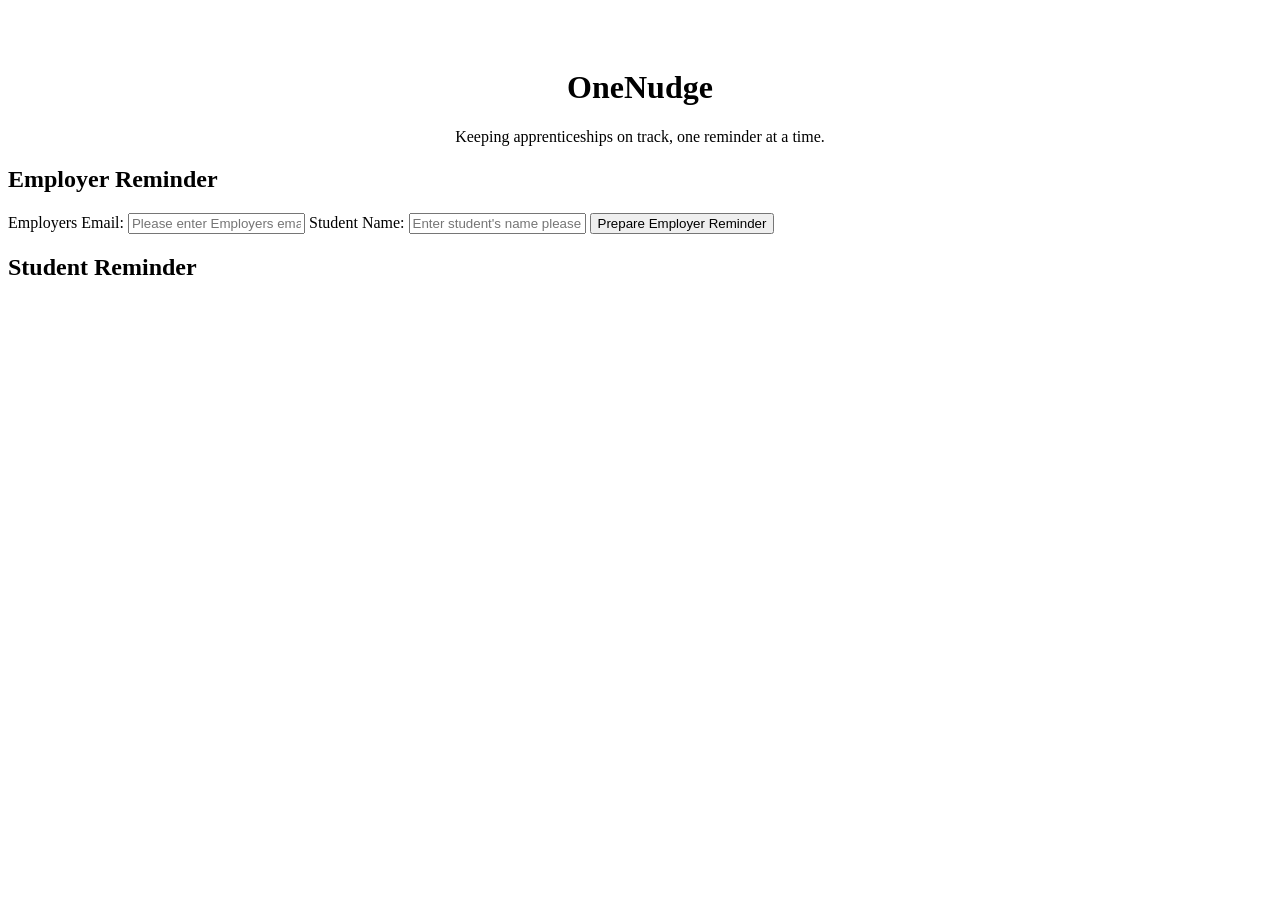
==== index.html @ 961bc506 "add a few buttons, and its really pushing my buttons XD" ====
<!DOCTYPE html>
<html lang="en">
<head>
    <link rel="stylesheet" href="style.css">
    <script src="script.js"></script>
    <meta charset="UTF-8">
    <meta name="viewport" content="width=device-width, initial-scale=1.0">
    <title>OneNudge</title>
</head>
<body>
    <header>
        <h1>OneNudge</h1>
        <p>Keeping apprenticeships on track, one reminder at a time.</p>
    </header>
    <h2>Employer Reminder</h2>
    <label for="EmployerEmail">Employers Email:</label>
    <input type="text" id="EmployerEmail" placeholder="Please enter Employers email.">
    <label for="studentName">Student Name:</label>
    <input type="text" id="studentName" placeholder="Enter student's name please.">
    <button type="button" onclick="button_employer()">Prepare Employer Reminder</button>
    <h2>Student Reminder</h2>
</body>
</html>
---- style.css ----
header{
    text-align: center;
    padding-top: 40px;
}
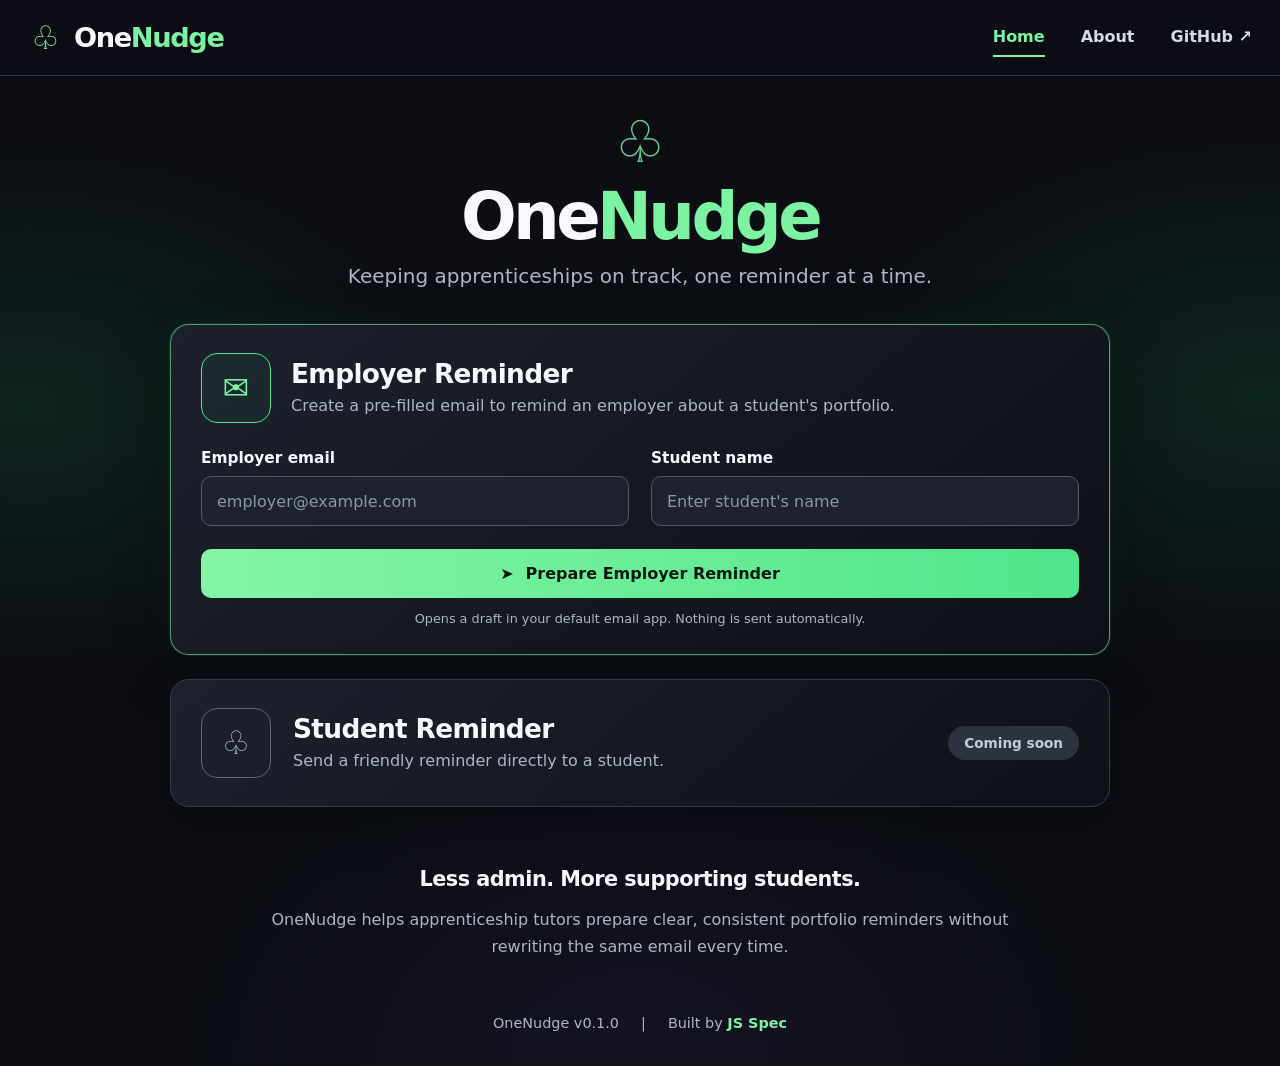
==== commit 50ad82b0: "we got very carried away and installed a turbo on the CSS XD" ====
--- a/index.html
+++ b/index.html
@@ -1,23 +1,56 @@
 <!DOCTYPE html>
 <html lang="en">
 <head>
-    <link rel="stylesheet" href="style.css">
-    <script src="script.js"></script>
-    <meta charset="UTF-8">
-    <meta name="viewport" content="width=device-width, initial-scale=1.0">
-    <title>OneNudge</title>
+  <meta charset="UTF-8">
+  <meta name="viewport" content="width=device-width, initial-scale=1.0">
+  <meta name="description" content="OneNudge helps apprenticeship tutors prepare portfolio reminder emails in seconds.">
+  <title>OneNudge | Apprenticeship reminders</title>
+  <link rel="stylesheet" href="style.css">
+  <script src="script.js" defer></script>
 </head>
 <body>
-    <header>
-        <h1>OneNudge</h1>
-        <p>Keeping apprenticeships on track, one reminder at a time.</p>
-    </header>
-    <h2>Employer Reminder</h2>
-    <label for="EmployerEmail">Employers Email:</label>
-    <input type="text" id="EmployerEmail" placeholder="Please enter Employers email.">
-    <label for="studentName">Student Name:</label>
-    <input type="text" id="studentName" placeholder="Enter student's name please.">
-    <button type="button" onclick="button_employer()">Prepare Employer Reminder</button>
-    <h2>Student Reminder</h2>
+  <header class="site-header">
+    <a class="brand" href="#home" aria-label="OneNudge home"><span class="brand-icon" aria-hidden="true">♧</span><span>One<span class="accent">Nudge</span></span></a>
+    <nav aria-label="Main navigation">
+      <a class="nav-link active" href="#home">Home</a>
+      <a class="nav-link" href="#about">About</a>
+      <a class="nav-link" href="https://github.com/Jessplayz2021/OneNudge" target="_blank" rel="noopener noreferrer">GitHub ↗</a>
+    </nav>
+  </header>
+
+  <main id="home">
+    <section class="hero" aria-labelledby="hero-title">
+      <div class="hero-icon" aria-hidden="true">♧</div>
+      <h1 id="hero-title">One<span class="accent">Nudge</span></h1>
+      <p>Keeping apprenticeships on track, one reminder at a time.</p>
+    </section>
+
+    <div class="dashboard">
+      <section class="reminder-card employer-card" aria-labelledby="employer-heading">
+        <div class="card-heading">
+          <div class="card-icon" aria-hidden="true">✉</div>
+          <div><h2 id="employer-heading">Employer Reminder</h2><p>Create a pre-filled email to remind an employer about a student's portfolio.</p></div>
+        </div>
+        <form id="employerForm">
+          <div class="fields">
+            <div class="field"><label for="EmployerEmail">Employer email</label><input type="email" id="EmployerEmail" name="employerEmail" placeholder="employer@example.com" autocomplete="email" required></div>
+            <div class="field"><label for="studentName">Student name</label><input type="text" id="studentName" name="studentName" placeholder="Enter student's name" maxlength="120" required></div>
+          </div>
+          <button class="primary-button" type="submit"><span aria-hidden="true">➤</span> Prepare Employer Reminder</button>
+          <p class="form-note">Opens a draft in your default email app. Nothing is sent automatically.</p>
+        </form>
+      </section>
+
+      <section class="reminder-card coming-soon" aria-labelledby="student-heading">
+        <div class="card-icon muted-icon" aria-hidden="true">♧</div>
+        <div class="coming-text"><h2 id="student-heading">Student Reminder</h2><p>Send a friendly reminder directly to a student.</p></div>
+        <span class="soon-badge">Coming soon</span>
+      </section>
+    </div>
+
+    <section class="about" id="about"><h2>Less admin. More supporting students.</h2><p>OneNudge helps apprenticeship tutors prepare clear, consistent portfolio reminders without rewriting the same email every time.</p></section>
+  </main>
+
+  <footer><span>OneNudge v0.1.0</span><span class="footer-divider">|</span><span>Built by <a href="https://jsspec.uk" target="_blank" rel="noopener noreferrer">JS Spec</a></span></footer>
 </body>
-</html>+</html>
--- a/style.css
+++ b/style.css
@@ -1,4 +1,77 @@
-header{
-    text-align: center;
-    padding-top: 40px;
-}+:root {
+  color-scheme: dark;
+  --bg: #0c0e14;
+  --surface: #151922;
+  --surface-2: #1d222d;
+  --text: #f7f9fc;
+  --muted: #aeb6c6;
+  --line: #343c4b;
+  --green: #7bf3a2;
+  --green-2: #4ce68d;
+  --radius: 19px;
+}
+* { box-sizing: border-box; }
+html { scroll-behavior: smooth; }
+body {
+  margin: 0; min-height: 100vh; color: var(--text);
+  font-family: Inter, ui-sans-serif, system-ui, -apple-system, "Segoe UI", sans-serif;
+  background:
+    radial-gradient(ellipse 40% 30% at 2% 38%, rgba(30, 177, 98, .14), transparent 80%),
+    radial-gradient(ellipse 42% 30% at 99% 37%, rgba(30, 177, 98, .14), transparent 80%),
+    radial-gradient(ellipse 45% 40% at 50% 100%, rgba(65, 41, 102, .16), transparent 80%),
+    var(--bg);
+}
+a { color: inherit; text-decoration: none; }
+.site-header { display: flex; justify-content: space-between; align-items: center; gap: 20px; min-height: 76px; padding: 15px max(28px, calc((100vw - 1440px) / 2)); border-bottom: 1px solid #303441; background: rgba(12, 14, 20, .85); }
+.brand { display: flex; align-items: center; gap: 12px; font-size: 1.7rem; font-weight: 800; letter-spacing: -.05em; }
+.brand-icon { display: grid; place-items: center; color: var(--green); font-size: 2rem; width: 34px; }
+.accent { color: var(--green); }
+nav { display: flex; align-items: center; gap: clamp(14px, 3vw, 36px); }
+.nav-link { color: #d5dae4; font-weight: 600; padding: 9px 0; border-bottom: 2px solid transparent; transition: color .2s, border-color .2s; }
+.nav-link:hover, .nav-link:focus-visible, .nav-link.active { color: var(--green); border-color: var(--green); }
+main { padding: 32px 22px 10px; }
+.hero { text-align: center; margin: 0 auto 36px; }
+.hero-icon { color: var(--green); font-size: 3.6rem; line-height: 1.2; opacity: .85; }
+h1 { font-size: clamp(2.8rem, 6vw, 4.1rem); letter-spacing: -.055em; margin: 3px 0 4px; line-height: 1.1; }
+.hero p { color: var(--muted); font-size: clamp(1rem, 2vw, 1.25rem); margin: 12px 0 0; }
+.dashboard { max-width: 940px; margin: 0 auto; display: grid; gap: 24px; }
+.reminder-card { background: linear-gradient(140deg, rgba(29, 34, 45, .97), rgba(14, 17, 24, .97)); border: 1px solid var(--line); border-radius: var(--radius); padding: 28px 30px; box-shadow: 0 16px 50px rgba(0,0,0,.23); }
+.employer-card { border-color: rgba(123, 243, 162, .6); box-shadow: 0 0 0 1px rgba(123, 243, 162, .09), 0 18px 60px rgba(0,0,0,.26), 0 0 36px rgba(48, 197, 109, .06); }
+.card-heading { display: flex; align-items: center; gap: 20px; margin-bottom: 26px; }
+.card-icon { flex: 0 0 70px; height: 70px; border: 1px solid var(--green-2); color: var(--green); border-radius: 16px; display: grid; place-items: center; font-size: 2rem; background: rgba(62, 228, 131, .045); }
+h2 { margin: 0 0 5px; font-size: clamp(1.35rem, 3vw, 1.65rem); letter-spacing: -.025em; }
+.card-heading p, .coming-text p { margin: 0; color: var(--muted); line-height: 1.5; }
+.fields { display: grid; grid-template-columns: repeat(2, minmax(0, 1fr)); gap: 22px; }
+.field { display: flex; flex-direction: column; gap: 9px; }
+label { font-weight: 650; font-size: .96rem; }
+input { width: 100%; min-height: 50px; padding: 13px 15px; border-radius: 10px; background: var(--surface-2); border: 1px solid #515968; color: var(--text); font: inherit; outline: none; transition: border-color .2s, box-shadow .2s; }
+input::placeholder { color: #8d96a7; }
+input:focus { border-color: var(--green); box-shadow: 0 0 0 3px rgba(123, 243, 162, .14); }
+.primary-button { display: flex; justify-content: center; align-items: center; gap: 12px; width: 100%; margin-top: 23px; padding: 15px 20px; border: 0; border-radius: 10px; background: linear-gradient(90deg, #85f5a5, #4fe58a); color: #07180f; font: inherit; font-weight: 800; cursor: pointer; transition: transform .2s, filter .2s, box-shadow .2s; }
+.primary-button:hover { transform: translateY(-2px); filter: brightness(1.05); box-shadow: 0 8px 28px rgba(77, 231, 139, .18); }
+.primary-button:active { transform: translateY(0); }
+.primary-button:focus-visible { outline: 3px solid white; outline-offset: 3px; }
+.form-note { color: var(--muted); text-align: center; font-size: .8rem; margin: 13px 0 0; }
+.coming-soon { display: flex; align-items: center; gap: 22px; }
+.muted-icon { border-color: #5d6576; color: #a3acbd; background: transparent; }
+.coming-text { flex: 1; }
+.soon-badge { flex-shrink: 0; border-radius: 30px; background: #2d3240; color: #c5cad5; padding: 9px 16px; font-size: .85rem; font-weight: 650; }
+.about { max-width: 740px; margin: 60px auto 25px; text-align: center; }
+.about h2 { font-size: 1.3rem; }
+.about p { color: var(--muted); line-height: 1.65; }
+footer { display: flex; justify-content: center; align-items: center; gap: 22px; padding: 20px 16px 35px; color: var(--muted); font-size: .9rem; }
+footer a { color: var(--green); font-weight: 700; }
+@media (max-width: 650px) {
+  .site-header { flex-wrap: wrap; justify-content: center; padding: 15px 20px; }
+  .brand { font-size: 1.5rem; }
+  nav { width: 100%; justify-content: center; }
+  main { padding: 25px 15px; }
+  .hero { margin-bottom: 28px; }
+  .reminder-card { padding: 22px 18px; }
+  .card-heading { gap: 14px; }
+  .card-icon { flex-basis: 54px; height: 54px; font-size: 1.5rem; }
+  .fields { grid-template-columns: 1fr; gap: 18px; }
+  .coming-soon { flex-wrap: wrap; gap: 14px; }
+  .soon-badge { margin-left: auto; }
+}
+@media (prefers-reduced-motion: reduce) { *, *::before, *::after { scroll-behavior: auto !important; transition: none !important; } }
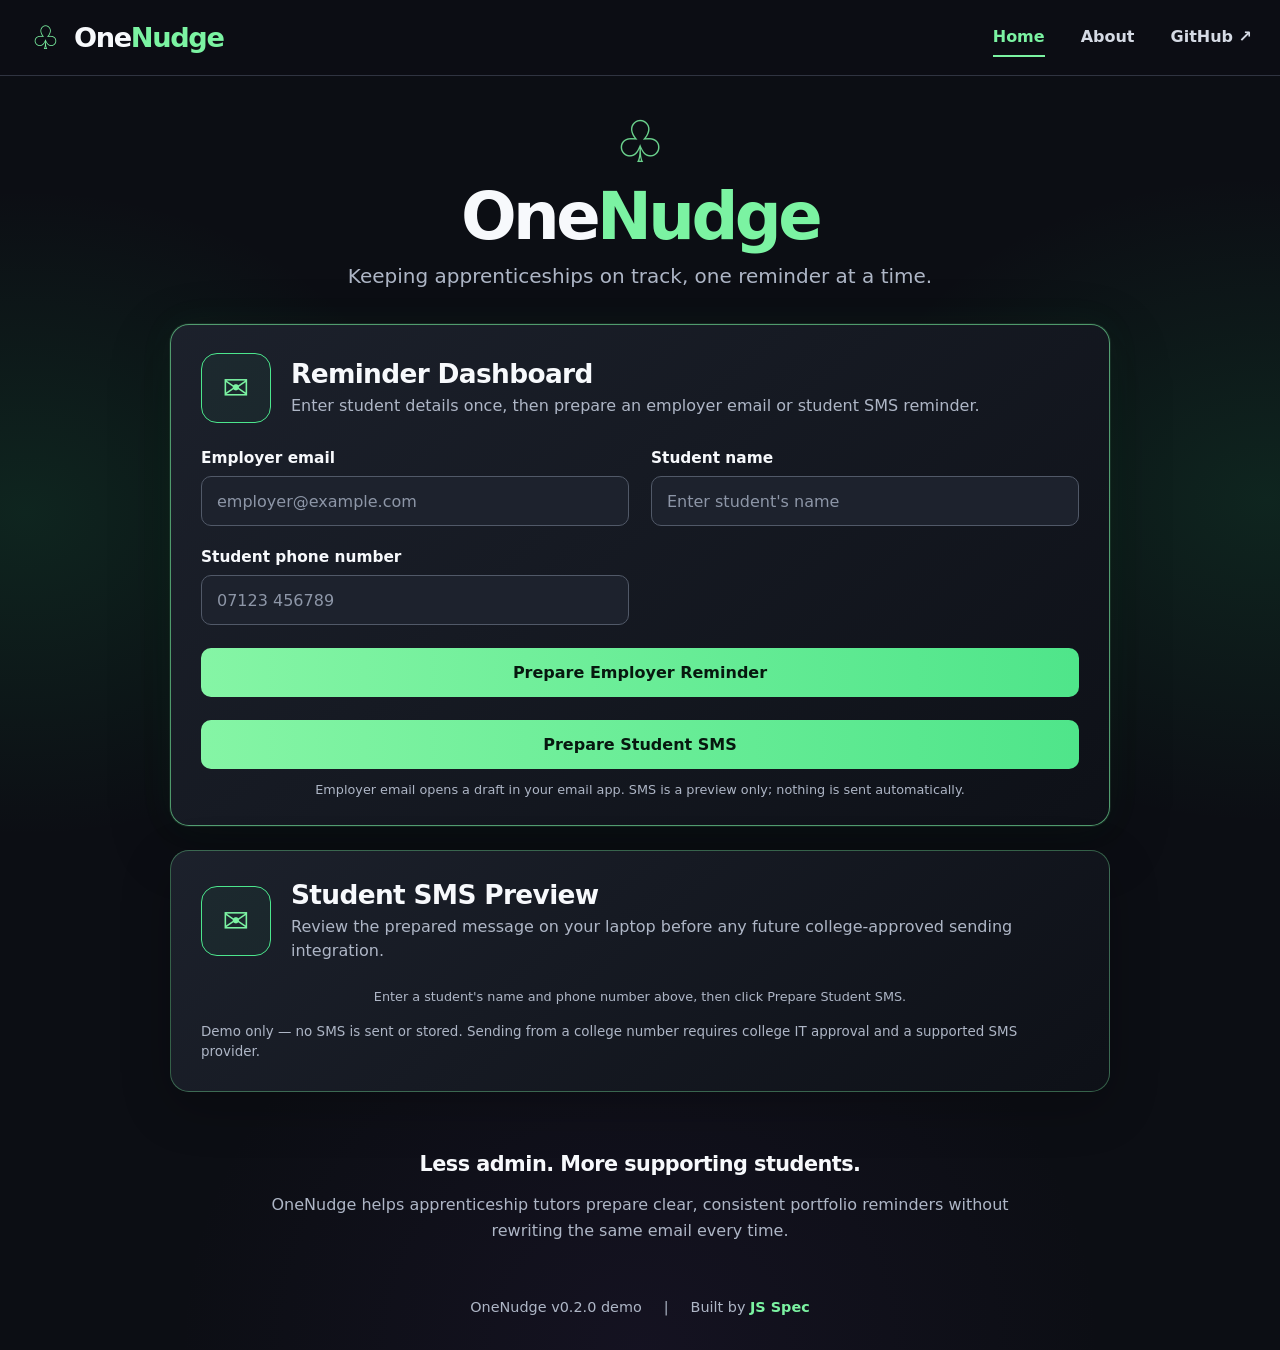
==== commit f27361a6: "feat: update OneNudge reminders" ====
--- a/index.html
+++ b/index.html
@@ -3,7 +3,7 @@
 <head>
   <meta charset="UTF-8">
   <meta name="viewport" content="width=device-width, initial-scale=1.0">
-  <meta name="description" content="OneNudge helps apprenticeship tutors prepare portfolio reminder emails in seconds.">
+  <meta name="description" content="OneNudge helps apprenticeship tutors prepare employer emails and student SMS reminders in seconds.">
   <title>OneNudge | Apprenticeship reminders</title>
   <link rel="stylesheet" href="style.css">
   <script src="script.js" defer></script>
@@ -29,28 +29,40 @@
       <section class="reminder-card employer-card" aria-labelledby="employer-heading">
         <div class="card-heading">
           <div class="card-icon" aria-hidden="true">✉</div>
-          <div><h2 id="employer-heading">Employer Reminder</h2><p>Create a pre-filled email to remind an employer about a student's portfolio.</p></div>
+          <div><h2 id="employer-heading">Reminder Dashboard</h2><p>Enter student details once, then prepare an employer email or student SMS reminder.</p></div>
         </div>
-        <form id="employerForm">
+        <form id="reminderForm">
           <div class="fields">
-            <div class="field"><label for="EmployerEmail">Employer email</label><input type="email" id="EmployerEmail" name="employerEmail" placeholder="employer@example.com" autocomplete="email" required></div>
+            <div class="field"><label for="EmployerEmail">Employer email</label><input type="email" id="EmployerEmail" name="employerEmail" placeholder="employer@example.com" autocomplete="email"></div>
             <div class="field"><label for="studentName">Student name</label><input type="text" id="studentName" name="studentName" placeholder="Enter student's name" maxlength="120" required></div>
+            <div class="field"><label for="studentPhone">Student phone number</label><input type="tel" id="studentPhone" name="studentPhone" placeholder="07123 456789" autocomplete="tel"></div>
           </div>
-          <button class="primary-button" type="submit"><span aria-hidden="true">➤</span> Prepare Employer Reminder</button>
-          <p class="form-note">Opens a draft in your default email app. Nothing is sent automatically.</p>
+          <button class="primary-button" type="button" id="employerButton"> Prepare Employer Reminder</button>
+          <button class="primary-button" type="button" id="studentButton">Prepare Student SMS</button>
+          <p class="form-note">Employer email opens a draft in your email app. SMS is a preview only; nothing is sent automatically.</p>
         </form>
       </section>
-
-      <section class="reminder-card coming-soon" aria-labelledby="student-heading">
-        <div class="card-icon muted-icon" aria-hidden="true">♧</div>
-        <div class="coming-text"><h2 id="student-heading">Student Reminder</h2><p>Send a friendly reminder directly to a student.</p></div>
-        <span class="soon-badge">Coming soon</span>
+      
+      <section class="reminder-card student-card" aria-labelledby="student-heading">
+        <div class="card-heading">
+          <div class="card-icon" aria-hidden="true">✉</div>
+          <div><h2 id="student-heading">Student SMS Preview</h2><p>Review the prepared message on your laptop before any future college-approved sending integration.</p></div>
+        </div>
+        <div id="smsPreview" class="sms-preview" hidden>
+          <p class="sms-detail"><strong>To:</strong> <span id="smsRecipient"></span></p>
+          <p class="sms-detail"><strong>From:</strong> College number (integration pending)</p>
+          <pre id="smsMessage" class="sms-message"></pre>
+          <button type="button" id="copySmsButton" class="secondary-button">Copy SMS text</button>
+          <p id="copyStatus" class="form-note" role="status" aria-live="polite"></p>
+        </div>
+        <p id="smsPlaceholder" class="form-note">Enter a student's name and phone number above, then click Prepare Student SMS.</p>
+        <p class="sms-disclaimer">Demo only — no SMS is sent or stored. Sending from a college number requires college IT approval and a supported SMS provider.</p>
       </section>
     </div>
 
     <section class="about" id="about"><h2>Less admin. More supporting students.</h2><p>OneNudge helps apprenticeship tutors prepare clear, consistent portfolio reminders without rewriting the same email every time.</p></section>
   </main>
 
-  <footer><span>OneNudge v0.1.0</span><span class="footer-divider">|</span><span>Built by <a href="https://jsspec.uk" target="_blank" rel="noopener noreferrer">JS Spec</a></span></footer>
+  <footer><span>OneNudge v0.2.0 demo</span><span class="footer-divider">|</span><span>Built by <a href="https://jsspec.uk" target="_blank" rel="noopener noreferrer">JS Spec</a></span></footer>
 </body>
 </html>
--- a/style.css
+++ b/style.css
@@ -75,3 +75,14 @@
   .soon-badge { margin-left: auto; }
 }
 @media (prefers-reduced-motion: reduce) { *, *::before, *::after { scroll-behavior: auto !important; transition: none !important; } }
+
+/* SMS preview and demo status */
+.student-card { border-color: rgba(123, 243, 162, .35); }
+.sms-preview[hidden], #smsPlaceholder[hidden] { display: none; }
+.sms-detail { color: var(--muted); margin: 0 0 9px; }
+.sms-detail strong { color: var(--text); }
+.sms-message { margin: 18px 0 0; padding: 18px; border: 1px solid var(--line); border-radius: 12px; background: var(--surface-2); color: var(--text); font: inherit; line-height: 1.6; white-space: pre-wrap; overflow-wrap: anywhere; }
+.sms-disclaimer { color: var(--muted); font-size: .84rem; line-height: 1.5; margin: 18px 0 0; }
+.secondary-button { display: block; margin-top: 14px; padding: 12px 18px; border: 1px solid var(--green); border-radius: 10px; background: transparent; color: var(--green); font: inherit; font-weight: 700; cursor: pointer; }
+.secondary-button:hover { background: rgba(123, 243, 162, .12); }
+.secondary-button:focus-visible { outline: 3px solid white; outline-offset: 3px; }
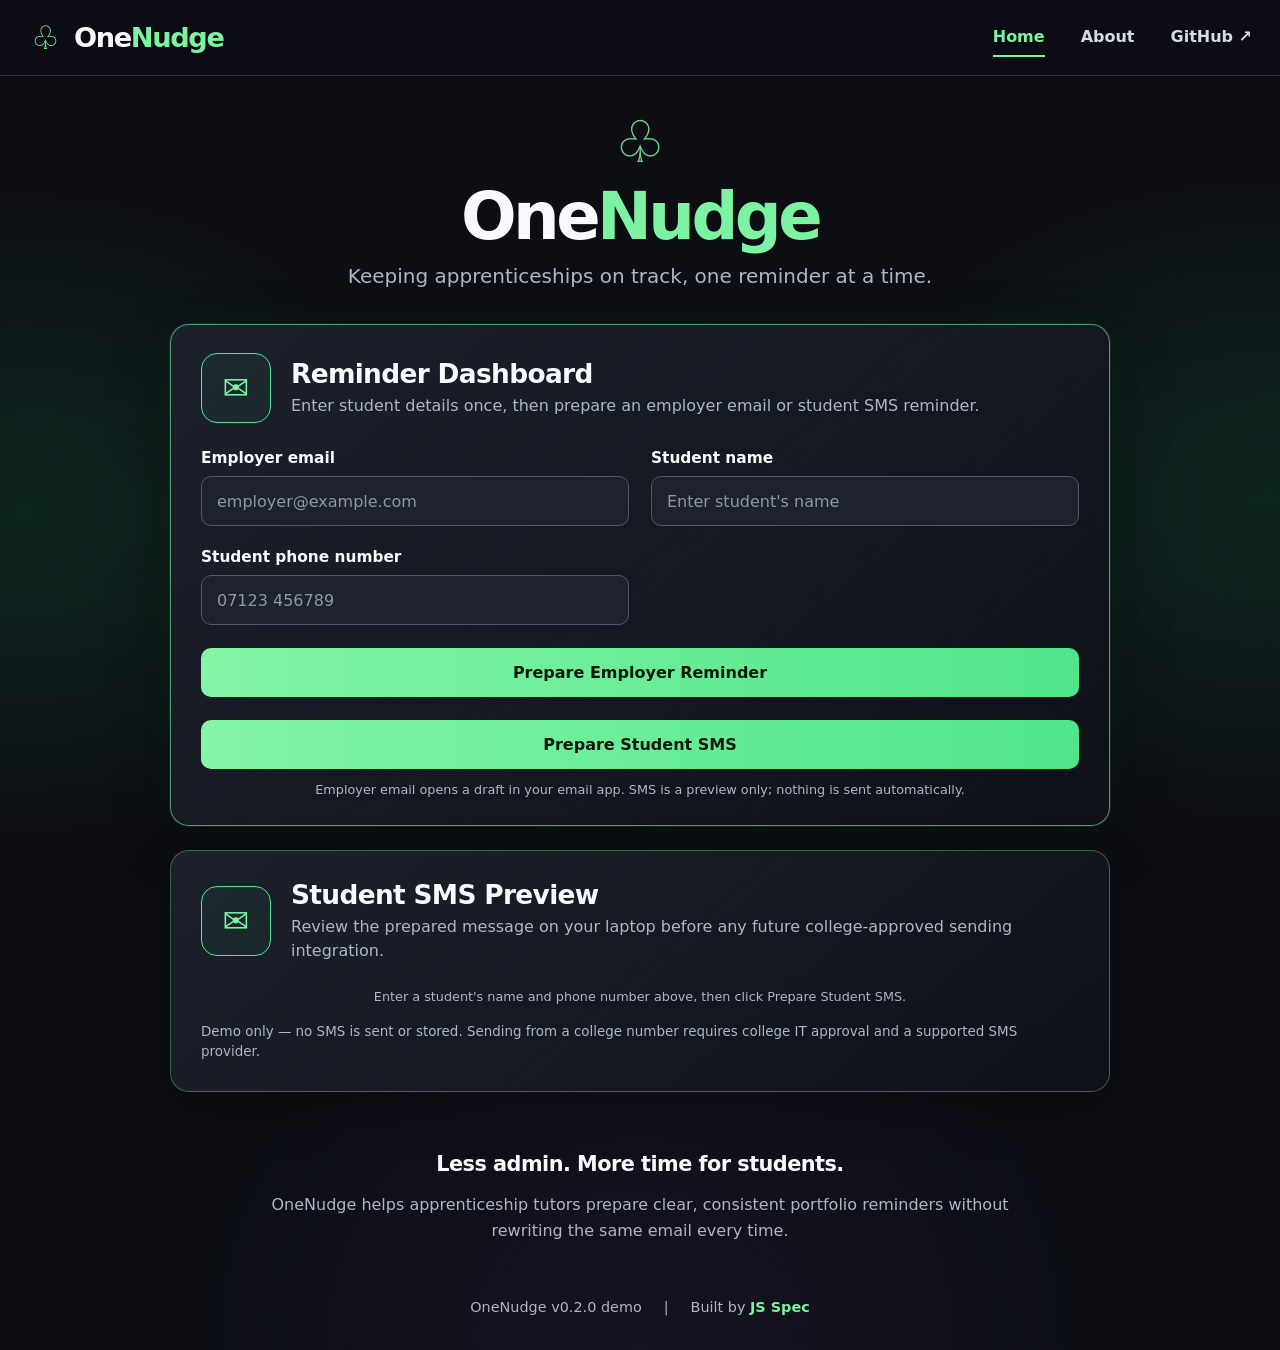
==== commit e65f5b21: "Nothing to see here" ====
--- a/index.html
+++ b/index.html
@@ -60,7 +60,7 @@
       </section>
     </div>
 
-    <section class="about" id="about"><h2>Less admin. More supporting students.</h2><p>OneNudge helps apprenticeship tutors prepare clear, consistent portfolio reminders without rewriting the same email every time.</p></section>
+    <section class="about" id="about"><h2>Less admin. More time for students.</h2><p>OneNudge helps apprenticeship tutors prepare clear, consistent portfolio reminders without rewriting the same email every time.</p></section>
   </main>
 
   <footer><span>OneNudge v0.2.0 demo</span><span class="footer-divider">|</span><span>Built by <a href="https://jsspec.uk" target="_blank" rel="noopener noreferrer">JS Spec</a></span></footer>
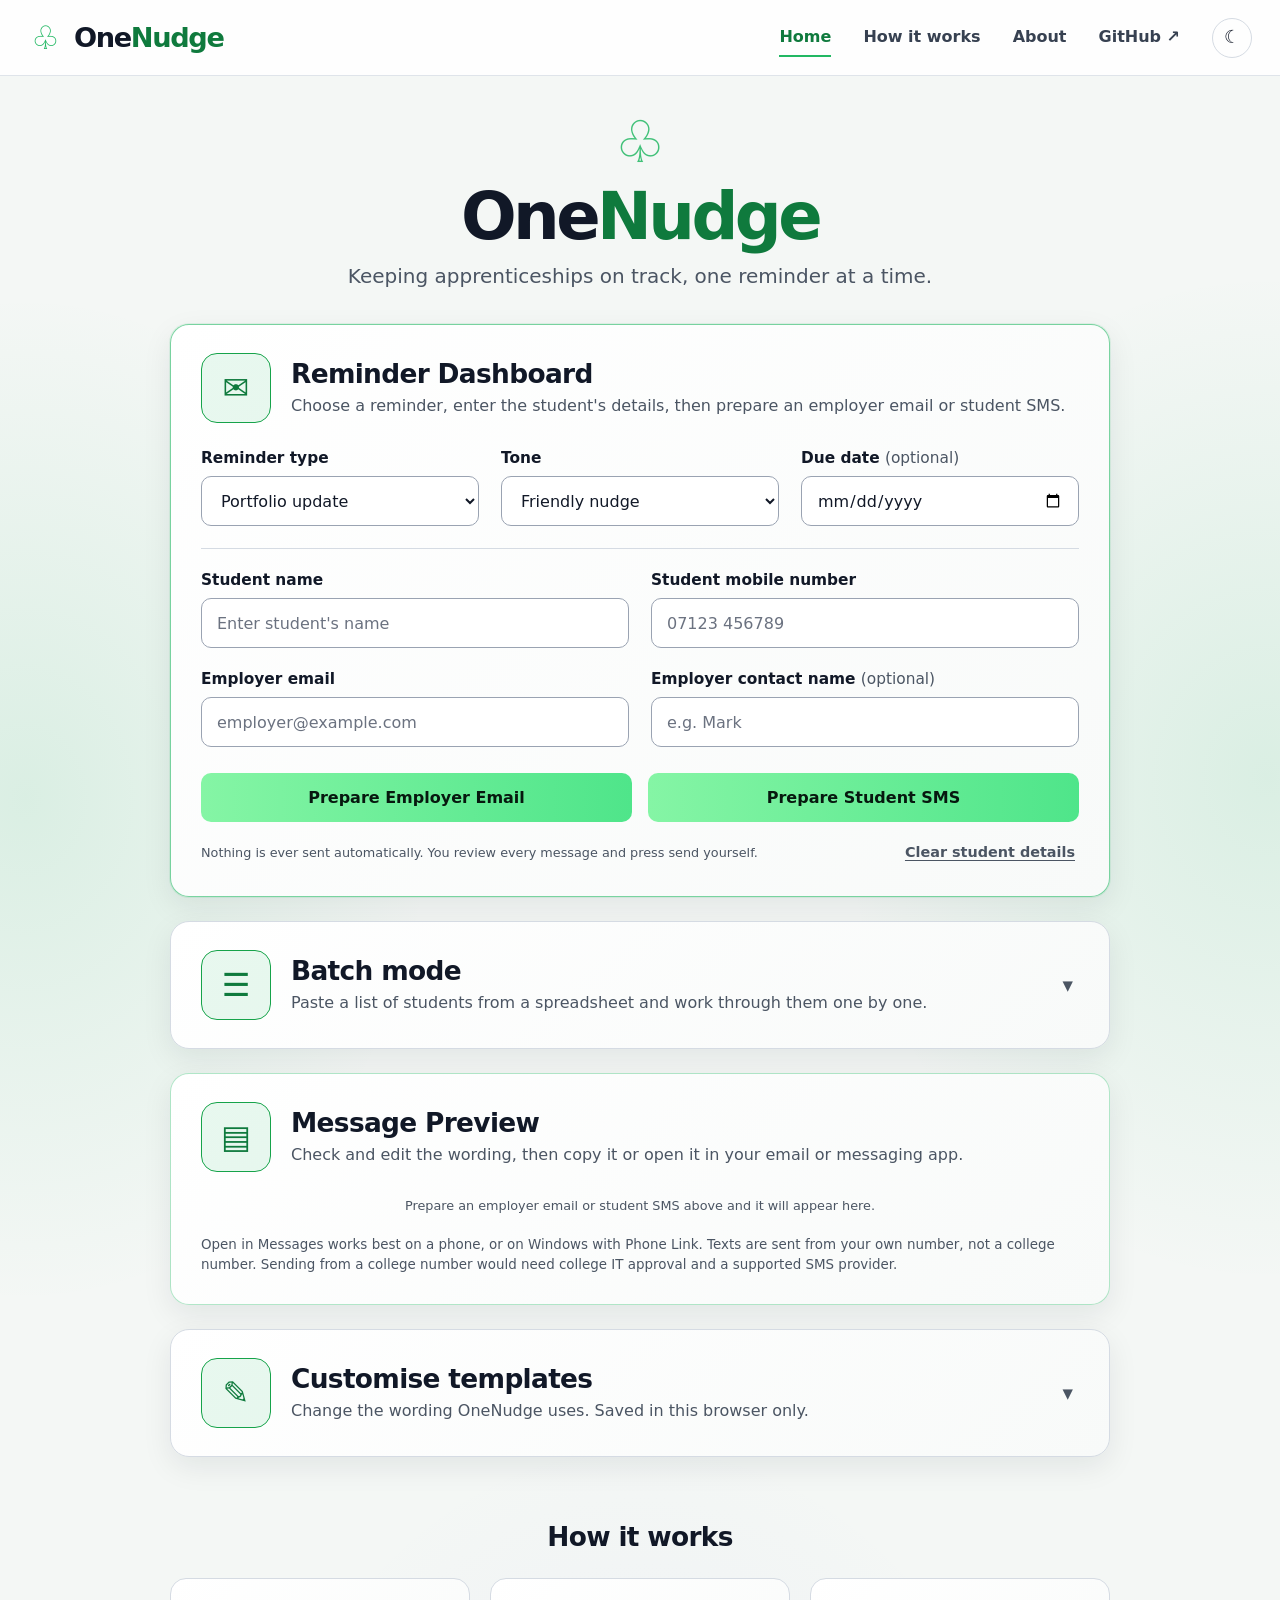
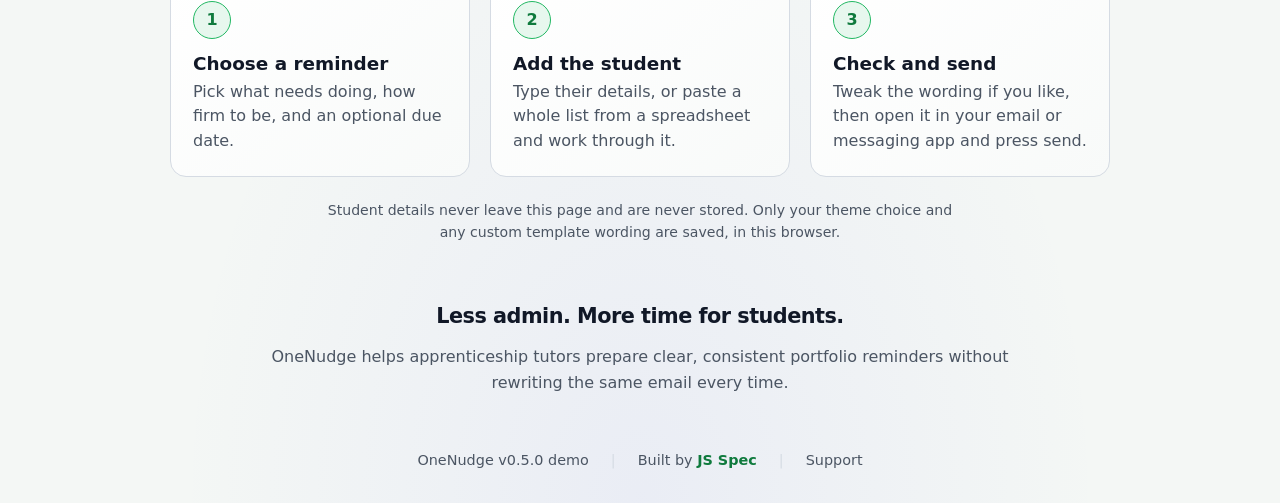
==== commit e27a6879: "feat: OneNudge v0.5 - templates, batch mode, previews, PWA and support page Messages - Reminder type" ====
--- a/index.html
+++ b/index.html
@@ -3,18 +3,48 @@
 <head>
   <meta charset="UTF-8">
   <meta name="viewport" content="width=device-width, initial-scale=1.0">
+  <title>OneNudge | Apprenticeship reminders</title>
   <meta name="description" content="OneNudge helps apprenticeship tutors prepare employer emails and student SMS reminders in seconds.">
-  <title>OneNudge | Apprenticeship reminders</title>
+  <meta name="theme-color" content="#0c0e14">
+
+  <link rel="icon" href="favicon.svg" type="image/svg+xml">
+  <link rel="icon" href="favicon-32.png" sizes="32x32" type="image/png">
+  <link rel="apple-touch-icon" href="apple-touch-icon.png">
+  <link rel="manifest" href="manifest.webmanifest">
+
+  <meta property="og:type" content="website">
+  <meta property="og:site_name" content="OneNudge">
+  <meta property="og:title" content="OneNudge — Apprenticeship reminders">
+  <meta property="og:description" content="Prepare employer emails and student SMS reminders in seconds. Nothing is stored or sent automatically.">
+  <meta property="og:url" content="https://onenudge.jsspec.uk/">
+  <meta property="og:image" content="https://onenudge.jsspec.uk/og-image.png">
+  <meta property="og:image:width" content="1200">
+  <meta property="og:image:height" content="630">
+  <meta property="og:image:alt" content="OneNudge: keeping apprenticeships on track, one reminder at a time.">
+  <meta name="twitter:card" content="summary_large_image">
+
+  <script>
+    // Apply a saved theme before the page paints, to avoid a flash of the wrong colours.
+    try {
+      const theme = localStorage.getItem("onenudge.theme");
+      if (theme === "light" || theme === "dark") document.documentElement.dataset.theme = theme;
+    } catch {}
+  </script>
   <link rel="stylesheet" href="style.css">
+  <script src="common.js" defer></script>
   <script src="script.js" defer></script>
 </head>
 <body>
+  <a class="skip-link" href="#dashboard">Skip to the reminder form</a>
+
   <header class="site-header">
     <a class="brand" href="#home" aria-label="OneNudge home"><span class="brand-icon" aria-hidden="true">♧</span><span>One<span class="accent">Nudge</span></span></a>
     <nav aria-label="Main navigation">
-      <a class="nav-link active" href="#home">Home</a>
+      <a class="nav-link active" href="#home" aria-current="location">Home</a>
+      <a class="nav-link" href="#how-it-works">How it works</a>
       <a class="nav-link" href="#about">About</a>
       <a class="nav-link" href="https://github.com/Jessplayz2021/OneNudge" target="_blank" rel="noopener noreferrer">GitHub ↗</a>
+      <button type="button" class="theme-toggle" id="themeToggle" aria-label="Switch to light mode" title="Switch to light mode"><span id="themeIcon" aria-hidden="true">☀&#xFE0E;</span></button>
     </nav>
   </header>
 
@@ -26,43 +56,225 @@
     </section>
 
     <div class="dashboard">
-      <section class="reminder-card employer-card" aria-labelledby="employer-heading">
+      <!-- Main form -->
+      <section class="reminder-card main-card" id="dashboard" aria-labelledby="dashboard-heading">
         <div class="card-heading">
           <div class="card-icon" aria-hidden="true">✉</div>
-          <div><h2 id="employer-heading">Reminder Dashboard</h2><p>Enter student details once, then prepare an employer email or student SMS reminder.</p></div>
-        </div>
-        <form id="reminderForm">
+          <div><h2 id="dashboard-heading">Reminder Dashboard</h2><p>Choose a reminder, enter the student's details, then prepare an employer email or student SMS.</p></div>
+        </div>
+
+        <form id="reminderForm" novalidate>
+          <fieldset class="options">
+            <legend class="visually-hidden">Reminder options</legend>
+            <div class="field">
+              <label for="reminderType">Reminder type</label>
+              <select id="reminderType" name="reminderType">
+                <option value="portfolio">Portfolio update</option>
+                <option value="evidence">Missing evidence</option>
+                <option value="otj">Off-the-job hours</option>
+                <option value="review">Progress review</option>
+                <option value="assessment">Assessment booking</option>
+              </select>
+            </div>
+            <div class="field">
+              <label for="tone">Tone</label>
+              <select id="tone" name="tone">
+                <option value="friendly">Friendly nudge</option>
+                <option value="firm">Firm follow-up</option>
+                <option value="final">Final reminder</option>
+              </select>
+            </div>
+            <div class="field">
+              <label for="dueDate">Due date <span class="optional">(optional)</span></label>
+              <input type="date" id="dueDate" name="dueDate">
+            </div>
+          </fieldset>
+
           <div class="fields">
-            <div class="field"><label for="EmployerEmail">Employer email</label><input type="email" id="EmployerEmail" name="employerEmail" placeholder="employer@example.com" autocomplete="email"></div>
-            <div class="field"><label for="studentName">Student name</label><input type="text" id="studentName" name="studentName" placeholder="Enter student's name" maxlength="120" required></div>
-            <div class="field"><label for="studentPhone">Student phone number</label><input type="tel" id="studentPhone" name="studentPhone" placeholder="07123 456789" autocomplete="tel"></div>
-          </div>
-          <button class="primary-button" type="button" id="employerButton"> Prepare Employer Reminder</button>
-          <button class="primary-button" type="button" id="studentButton">Prepare Student SMS</button>
-          <p class="form-note">Employer email opens a draft in your email app. SMS is a preview only; nothing is sent automatically.</p>
+            <div class="field">
+              <label for="studentName">Student name</label>
+              <input type="text" id="studentName" name="studentName" placeholder="Enter student's name" maxlength="120" autocomplete="off" aria-describedby="studentNameError">
+              <p class="field-error" id="studentNameError" hidden></p>
+            </div>
+            <div class="field">
+              <label for="studentPhone">Student mobile number</label>
+              <input type="tel" id="studentPhone" name="studentPhone" placeholder="07123 456789" autocomplete="off" aria-describedby="studentPhoneError">
+              <p class="field-error" id="studentPhoneError" hidden></p>
+            </div>
+            <div class="field">
+              <label for="employerEmail">Employer email</label>
+              <input type="email" id="employerEmail" name="employerEmail" placeholder="employer@example.com" autocomplete="off" aria-describedby="employerEmailError">
+              <p class="field-error" id="employerEmailError" hidden></p>
+            </div>
+            <div class="field">
+              <label for="employerContact">Employer contact name <span class="optional">(optional)</span></label>
+              <input type="text" id="employerContact" name="employerContact" placeholder="e.g. Mark" maxlength="80" autocomplete="off" aria-describedby="employerContactError">
+              <p class="field-error" id="employerContactError" hidden></p>
+            </div>
+          </div>
+
+          <div class="button-row">
+            <button class="primary-button" type="button" id="employerButton">Prepare Employer Email</button>
+            <button class="primary-button" type="button" id="studentButton">Prepare Student SMS</button>
+          </div>
+          <div class="form-footer">
+            <p class="form-note">Nothing is ever sent automatically. You review every message and press send yourself.</p>
+            <button type="button" class="text-button" id="clearButton">Clear student details</button>
+          </div>
         </form>
       </section>
-      
-      <section class="reminder-card student-card" aria-labelledby="student-heading">
+
+      <!-- Batch mode -->
+      <section class="reminder-card" id="batch" aria-labelledby="batch-heading">
+        <details class="collapsible" id="batchDetails">
+          <summary>
+            <span class="card-heading">
+              <span class="card-icon" aria-hidden="true">☰</span>
+              <span><span class="card-title" id="batch-heading" role="heading" aria-level="2">Batch mode</span><span class="card-text">Paste a list of students from a spreadsheet and work through them one by one.</span></span>
+            </span>
+          </summary>
+          <div class="collapsible-body">
+            <div class="field">
+              <label for="batchInput">Student list</label>
+              <textarea id="batchInput" rows="6" spellcheck="false" aria-describedby="batchHint batchInputError" placeholder="Student name, Mobile, Employer email, Employer contact&#10;Alex Smith, 07123 456789, manager@example.com, Mark"></textarea>
+              <p class="hint" id="batchHint">One student per row: name, mobile number, employer email and (optionally) employer contact. Copying straight from Excel works, and a header row is fine. The list is never stored and disappears when you close the page.</p>
+              <p class="field-error" id="batchInputError" hidden></p>
+            </div>
+            <div class="action-row">
+              <button type="button" class="secondary-button" id="loadBatchButton">Load list</button>
+              <button type="button" class="text-button" id="clearBatchButton" hidden>Clear list</button>
+            </div>
+            <div id="batchQueue" class="batch-queue" hidden>
+              <p id="batchSummary" class="hint"></p>
+              <div class="batch-nav">
+                <button type="button" class="secondary-button" id="batchPrev">← Previous</button>
+                <p id="batchPosition" class="batch-position" role="status" aria-live="polite"></p>
+                <button type="button" class="secondary-button" id="batchNext">Next →</button>
+              </div>
+              <ol id="batchList" class="batch-list" aria-label="Students in this batch"></ol>
+            </div>
+          </div>
+        </details>
+      </section>
+
+      <!-- Preview -->
+      <section class="reminder-card preview-card" id="preview" aria-labelledby="preview-heading">
         <div class="card-heading">
-          <div class="card-icon" aria-hidden="true">✉</div>
-          <div><h2 id="student-heading">Student SMS Preview</h2><p>Review the prepared message on your laptop before any future college-approved sending integration.</p></div>
-        </div>
-        <div id="smsPreview" class="sms-preview" hidden>
-          <p class="sms-detail"><strong>To:</strong> <span id="smsRecipient"></span></p>
-          <p class="sms-detail"><strong>From:</strong> College number (integration pending)</p>
-          <pre id="smsMessage" class="sms-message"></pre>
-          <button type="button" id="copySmsButton" class="secondary-button">Copy SMS text</button>
-          <p id="copyStatus" class="form-note" role="status" aria-live="polite"></p>
-        </div>
-        <p id="smsPlaceholder" class="form-note">Enter a student's name and phone number above, then click Prepare Student SMS.</p>
-        <p class="sms-disclaimer">Demo only — no SMS is sent or stored. Sending from a college number requires college IT approval and a supported SMS provider.</p>
+          <div class="card-icon" aria-hidden="true">▤</div>
+          <div><h2 id="preview-heading">Message Preview</h2><p>Check and edit the wording, then copy it or open it in your email or messaging app.</p></div>
+        </div>
+
+        <p id="previewPlaceholder" class="form-note">Prepare an employer email or student SMS above and it will appear here.</p>
+
+        <div id="emailPreview" class="preview-block" hidden>
+          <h3 tabindex="-1">Employer email</h3>
+          <p class="preview-detail"><strong>To:</strong> <span id="emailRecipient"></span></p>
+          <div class="field">
+            <label for="emailSubject">Subject</label>
+            <input type="text" id="emailSubject">
+          </div>
+          <div class="field">
+            <label for="emailBody">Message</label>
+            <textarea id="emailBody" rows="12"></textarea>
+          </div>
+          <div class="action-row">
+            <a id="openEmailLink" class="secondary-button" href="#">Open in email app</a>
+            <button type="button" id="copyEmailButton" class="secondary-button">Copy message</button>
+          </div>
+          <p id="emailStatus" class="form-note" role="status" aria-live="polite"></p>
+        </div>
+
+        <div id="smsPreview" class="preview-block" hidden>
+          <h3 tabindex="-1">Student SMS</h3>
+          <p class="preview-detail"><strong>To:</strong> <span id="smsRecipient"></span></p>
+          <div class="field">
+            <label for="smsMessage">Message</label>
+            <textarea id="smsMessage" rows="7" aria-describedby="smsLength"></textarea>
+          </div>
+          <p id="smsLength" class="sms-length"></p>
+          <div class="action-row">
+            <button type="button" id="copySmsButton" class="secondary-button">Copy SMS text</button>
+            <a id="openSmsLink" class="secondary-button" href="#">Open in Messages</a>
+          </div>
+          <p id="smsStatus" class="form-note" role="status" aria-live="polite"></p>
+        </div>
+
+        <p class="sms-disclaimer">Open in Messages works best on a phone, or on Windows with Phone Link. Texts are sent from your own number, not a college number. Sending from a college number would need college IT approval and a supported SMS provider.</p>
+      </section>
+
+      <!-- Custom templates -->
+      <section class="reminder-card" id="templates" aria-labelledby="templates-heading">
+        <details class="collapsible" id="templatesDetails">
+          <summary>
+            <span class="card-heading">
+              <span class="card-icon" aria-hidden="true">✎</span>
+              <span><span class="card-title" id="templates-heading" role="heading" aria-level="2">Customise templates</span><span class="card-text">Change the wording OneNudge uses. Saved in this browser only.</span></span>
+            </span>
+          </summary>
+          <div class="collapsible-body">
+            <div class="options options-2">
+              <div class="field">
+                <label for="templateChannel">Message</label>
+                <select id="templateChannel">
+                  <option value="email">Employer email</option>
+                  <option value="sms">Student SMS</option>
+                </select>
+              </div>
+              <div class="field">
+                <label for="templateTone">Tone</label>
+                <select id="templateTone">
+                  <option value="friendly">Friendly nudge</option>
+                  <option value="firm">Firm follow-up</option>
+                  <option value="final">Final reminder</option>
+                </select>
+              </div>
+            </div>
+            <div class="field" id="templateSubjectField">
+              <label for="templateSubject">Email subject</label>
+              <input type="text" id="templateSubject" aria-describedby="templateSubjectError">
+              <p class="field-error" id="templateSubjectError" hidden></p>
+            </div>
+            <div class="field">
+              <label for="templateBody">Message</label>
+              <textarea id="templateBody" rows="10" aria-describedby="templateBodyError"></textarea>
+              <p class="field-error" id="templateBodyError" hidden></p>
+            </div>
+            <div class="placeholders">
+              <p class="hint">Click a placeholder to insert it. OneNudge fills these in for each student:</p>
+              <ul class="placeholder-list">
+                <li><button type="button" class="chip" data-placeholder="{student}">{student}</button> student's full name</li>
+                <li><button type="button" class="chip" data-placeholder="{studentFirst}">{studentFirst}</button> student's first name</li>
+                <li><button type="button" class="chip" data-placeholder="{employer}">{employer}</button> employer contact, or "Employer"</li>
+                <li><button type="button" class="chip" data-placeholder="{action}">{action}</button> what needs doing (from the reminder type)</li>
+                <li><button type="button" class="chip" data-placeholder="{topic}">{topic}</button> short topic, e.g. "OneFile update"</li>
+                <li><button type="button" class="chip" data-placeholder="{due}">{due}</button> " by Friday 5 December", or nothing if no date</li>
+                <li><button type="button" class="chip" data-placeholder="{tutor}">{tutor}</button> your full name</li>
+                <li><button type="button" class="chip" data-placeholder="{tutorFirst}">{tutorFirst}</button> your first name</li>
+              </ul>
+            </div>
+            <div class="action-row">
+              <button type="button" class="secondary-button" id="saveTemplateButton">Save template</button>
+              <button type="button" class="text-button" id="resetTemplateButton">Reset to default</button>
+            </div>
+            <p id="templateStatus" class="form-note form-note-left" role="status" aria-live="polite"></p>
+          </div>
+        </details>
       </section>
     </div>
+
+    <section class="how" id="how-it-works" aria-labelledby="how-heading">
+      <h2 id="how-heading">How it works</h2>
+      <ol class="steps">
+        <li><h3>Choose a reminder</h3><p>Pick what needs doing, how firm to be, and an optional due date.</p></li>
+        <li><h3>Add the student</h3><p>Type their details, or paste a whole list from a spreadsheet and work through it.</p></li>
+        <li><h3>Check and send</h3><p>Tweak the wording if you like, then open it in your email or messaging app and press send.</p></li>
+      </ol>
+      <p class="privacy-note">Student details never leave this page and are never stored. Only your theme choice and any custom template wording are saved, in this browser.</p>
+    </section>
 
     <section class="about" id="about"><h2>Less admin. More time for students.</h2><p>OneNudge helps apprenticeship tutors prepare clear, consistent portfolio reminders without rewriting the same email every time.</p></section>
   </main>
 
-  <footer><span>OneNudge v0.2.0 demo</span><span class="footer-divider">|</span><span>Built by <a href="https://jsspec.uk" target="_blank" rel="noopener noreferrer">JS Spec</a></span></footer>
+  <footer><span>OneNudge v0.5.0 demo</span><span class="footer-divider" aria-hidden="true">|</span><span>Built by <a href="https://jsspec.uk" target="_blank" rel="noopener noreferrer">JS Spec</a></span><span class="footer-divider" aria-hidden="true">|</span><a class="footer-quiet" href="support.html">Support</a></footer>
 </body>
 </html>
--- a/style.css
+++ b/style.css
@@ -1,88 +1,261 @@
+/* ---------- Theme tokens ---------- */
 :root {
   color-scheme: dark;
   --bg: #0c0e14;
-  --surface: #151922;
   --surface-2: #1d222d;
   --text: #f7f9fc;
   --muted: #aeb6c6;
   --line: #343c4b;
-  --green: #7bf3a2;
-  --green-2: #4ce68d;
+  --input-border: #515968;
+  --placeholder: #8d96a7;
+  --accent: #7bf3a2;          /* icons, borders, decoration */
+  --accent-strong: #4ce68d;
+  --accent-text: #7bf3a2;     /* accent used as text: must stay readable */
+  --accent-soft: rgba(123, 243, 162, .12);
+  --error: #ff8f8f;
+  --error-soft: rgba(255, 143, 143, .14);
+  --header-bg: rgba(12, 14, 20, .85);
+  --header-line: #303441;
+  --nav-text: #d5dae4;
+  --card-bg: linear-gradient(140deg, rgba(29, 34, 45, .97), rgba(14, 17, 24, .97));
+  --card-shadow: 0 16px 50px rgba(0, 0, 0, .23);
+  --glow-green: rgba(30, 177, 98, .14);
+  --glow-purple: rgba(65, 41, 102, .16);
+  --focus-ring: #ffffff;
+  --button-text: #07180f;
   --radius: 19px;
 }
+
+/* Light theme: chosen with the toggle, or following the system when nothing is chosen. */
+:root[data-theme="light"] {
+  color-scheme: light;
+  --bg: #f4f7f5;
+  --surface-2: #ffffff;
+  --text: #111827;
+  --muted: #4b5563;
+  --line: #d5dbe3;
+  --input-border: #9aa3b2;
+  --placeholder: #6b7280;
+  --accent: #22b863;
+  --accent-strong: #16a34a;
+  --accent-text: #0f7a3d;
+  --accent-soft: rgba(34, 184, 99, .1);
+  --error: #b42318;
+  --error-soft: rgba(180, 35, 24, .12);
+  --header-bg: rgba(255, 255, 255, .88);
+  --header-line: #dfe4ea;
+  --nav-text: #374151;
+  --card-bg: linear-gradient(140deg, #ffffff, #f8faf9);
+  --card-shadow: 0 10px 30px rgba(15, 23, 42, .08);
+  --glow-green: rgba(30, 177, 98, .12);
+  --glow-purple: rgba(99, 102, 241, .07);
+  --focus-ring: #111827;
+}
+@media (prefers-color-scheme: light) {
+  :root:not([data-theme="dark"]) {
+    color-scheme: light;
+    --bg: #f4f7f5;
+    --surface-2: #ffffff;
+    --text: #111827;
+    --muted: #4b5563;
+    --line: #d5dbe3;
+    --input-border: #9aa3b2;
+    --placeholder: #6b7280;
+    --accent: #22b863;
+    --accent-strong: #16a34a;
+    --accent-text: #0f7a3d;
+    --accent-soft: rgba(34, 184, 99, .1);
+    --error: #b42318;
+    --error-soft: rgba(180, 35, 24, .12);
+    --header-bg: rgba(255, 255, 255, .88);
+    --header-line: #dfe4ea;
+    --nav-text: #374151;
+    --card-bg: linear-gradient(140deg, #ffffff, #f8faf9);
+    --card-shadow: 0 10px 30px rgba(15, 23, 42, .08);
+    --glow-green: rgba(30, 177, 98, .12);
+    --glow-purple: rgba(99, 102, 241, .07);
+    --focus-ring: #111827;
+  }
+}
+
+/* ---------- Base ---------- */
 * { box-sizing: border-box; }
+[hidden] { display: none !important; }
 html { scroll-behavior: smooth; }
 body {
   margin: 0; min-height: 100vh; color: var(--text);
   font-family: Inter, ui-sans-serif, system-ui, -apple-system, "Segoe UI", sans-serif;
   background:
-    radial-gradient(ellipse 40% 30% at 2% 38%, rgba(30, 177, 98, .14), transparent 80%),
-    radial-gradient(ellipse 42% 30% at 99% 37%, rgba(30, 177, 98, .14), transparent 80%),
-    radial-gradient(ellipse 45% 40% at 50% 100%, rgba(65, 41, 102, .16), transparent 80%),
+    radial-gradient(ellipse 40% 30% at 2% 38%, var(--glow-green), transparent 80%),
+    radial-gradient(ellipse 42% 30% at 99% 37%, var(--glow-green), transparent 80%),
+    radial-gradient(ellipse 45% 40% at 50% 100%, var(--glow-purple), transparent 80%),
     var(--bg);
 }
 a { color: inherit; text-decoration: none; }
-.site-header { display: flex; justify-content: space-between; align-items: center; gap: 20px; min-height: 76px; padding: 15px max(28px, calc((100vw - 1440px) / 2)); border-bottom: 1px solid #303441; background: rgba(12, 14, 20, .85); }
+:focus-visible { outline: 3px solid var(--focus-ring); outline-offset: 3px; }
+.visually-hidden { position: absolute; width: 1px; height: 1px; padding: 0; margin: -1px; overflow: hidden; clip: rect(0 0 0 0); white-space: nowrap; border: 0; }
+.skip-link { position: absolute; left: 16px; top: -60px; z-index: 10; padding: 10px 16px; border-radius: 10px; background: var(--accent-strong); color: var(--button-text); font-weight: 700; }
+.skip-link:focus { top: 12px; }
+
+/* ---------- Header ---------- */
+.site-header { display: flex; justify-content: space-between; align-items: center; gap: 20px; min-height: 76px; padding: 15px max(28px, calc((100vw - 1440px) / 2)); border-bottom: 1px solid var(--header-line); background: var(--header-bg); }
 .brand { display: flex; align-items: center; gap: 12px; font-size: 1.7rem; font-weight: 800; letter-spacing: -.05em; }
-.brand-icon { display: grid; place-items: center; color: var(--green); font-size: 2rem; width: 34px; }
-.accent { color: var(--green); }
-nav { display: flex; align-items: center; gap: clamp(14px, 3vw, 36px); }
-.nav-link { color: #d5dae4; font-weight: 600; padding: 9px 0; border-bottom: 2px solid transparent; transition: color .2s, border-color .2s; }
-.nav-link:hover, .nav-link:focus-visible, .nav-link.active { color: var(--green); border-color: var(--green); }
+.brand-icon { display: grid; place-items: center; color: var(--accent); font-size: 2rem; width: 34px; }
+.accent { color: var(--accent-text); }
+nav { display: flex; align-items: center; flex-wrap: wrap; gap: clamp(14px, 3vw, 32px); }
+.nav-link { color: var(--nav-text); font-weight: 600; padding: 9px 0; border-bottom: 2px solid transparent; transition: color .2s, border-color .2s; }
+.nav-link:hover, .nav-link:focus-visible, .nav-link.active { color: var(--accent-text); border-color: var(--accent); }
+.theme-toggle { display: grid; place-items: center; width: 40px; height: 40px; border: 1px solid var(--line); border-radius: 50%; background: transparent; color: var(--text); font-size: 1.1rem; cursor: pointer; transition: border-color .2s, background .2s; }
+.theme-toggle:hover { border-color: var(--accent); background: var(--accent-soft); }
+
+/* ---------- Hero ---------- */
 main { padding: 32px 22px 10px; }
 .hero { text-align: center; margin: 0 auto 36px; }
-.hero-icon { color: var(--green); font-size: 3.6rem; line-height: 1.2; opacity: .85; }
+.hero-icon { color: var(--accent); font-size: 3.6rem; line-height: 1.2; opacity: .85; }
 h1 { font-size: clamp(2.8rem, 6vw, 4.1rem); letter-spacing: -.055em; margin: 3px 0 4px; line-height: 1.1; }
 .hero p { color: var(--muted); font-size: clamp(1rem, 2vw, 1.25rem); margin: 12px 0 0; }
+
+/* ---------- Cards ---------- */
 .dashboard { max-width: 940px; margin: 0 auto; display: grid; gap: 24px; }
-.reminder-card { background: linear-gradient(140deg, rgba(29, 34, 45, .97), rgba(14, 17, 24, .97)); border: 1px solid var(--line); border-radius: var(--radius); padding: 28px 30px; box-shadow: 0 16px 50px rgba(0,0,0,.23); }
-.employer-card { border-color: rgba(123, 243, 162, .6); box-shadow: 0 0 0 1px rgba(123, 243, 162, .09), 0 18px 60px rgba(0,0,0,.26), 0 0 36px rgba(48, 197, 109, .06); }
+.reminder-card { background: var(--card-bg); border: 1px solid var(--line); border-radius: var(--radius); padding: 28px 30px; box-shadow: var(--card-shadow); scroll-margin-top: 16px; }
+.main-card { border-color: color-mix(in srgb, var(--accent) 60%, transparent); box-shadow: 0 0 0 1px var(--accent-soft), var(--card-shadow); }
+.preview-card { border-color: color-mix(in srgb, var(--accent) 35%, transparent); }
 .card-heading { display: flex; align-items: center; gap: 20px; margin-bottom: 26px; }
-.card-icon { flex: 0 0 70px; height: 70px; border: 1px solid var(--green-2); color: var(--green); border-radius: 16px; display: grid; place-items: center; font-size: 2rem; background: rgba(62, 228, 131, .045); }
-h2 { margin: 0 0 5px; font-size: clamp(1.35rem, 3vw, 1.65rem); letter-spacing: -.025em; }
-.card-heading p, .coming-text p { margin: 0; color: var(--muted); line-height: 1.5; }
+.card-icon { flex: 0 0 70px; height: 70px; border: 1px solid var(--accent-strong); color: var(--accent-text); border-radius: 16px; display: grid; place-items: center; font-size: 2rem; background: var(--accent-soft); }
+h2, .card-title { display: block; margin: 0 0 5px; font-size: clamp(1.35rem, 3vw, 1.65rem); font-weight: 700; letter-spacing: -.025em; }
+h3 { margin: 0 0 12px; font-size: 1.15rem; }
+.card-heading p, .card-text { display: block; margin: 0; color: var(--muted); line-height: 1.5; }
+
+/* Collapsible cards (batch mode, templates) */
+.collapsible > summary { list-style: none; cursor: pointer; position: relative; padding-right: 40px; border-radius: 12px; }
+.collapsible > summary::-webkit-details-marker { display: none; }
+.collapsible > summary .card-heading { margin-bottom: 0; }
+.collapsible > summary::after { content: "▾"; position: absolute; right: 6px; top: 50%; transform: translateY(-50%); color: var(--muted); font-size: 1.3rem; transition: transform .2s; }
+.collapsible[open] > summary::after { transform: translateY(-50%) rotate(180deg); }
+.collapsible-body { margin-top: 26px; display: grid; gap: 18px; }
+
+/* ---------- Form ---------- */
+fieldset { border: 0; margin: 0; padding: 0; min-width: 0; }
+.options { display: grid; grid-template-columns: repeat(3, minmax(0, 1fr)); gap: 22px; margin-bottom: 22px; padding-bottom: 22px; border-bottom: 1px solid var(--line); }
+.options-2 { grid-template-columns: repeat(2, minmax(0, 1fr)); margin-bottom: 0; padding-bottom: 0; border-bottom: 0; }
 .fields { display: grid; grid-template-columns: repeat(2, minmax(0, 1fr)); gap: 22px; }
 .field { display: flex; flex-direction: column; gap: 9px; }
 label { font-weight: 650; font-size: .96rem; }
-input { width: 100%; min-height: 50px; padding: 13px 15px; border-radius: 10px; background: var(--surface-2); border: 1px solid #515968; color: var(--text); font: inherit; outline: none; transition: border-color .2s, box-shadow .2s; }
-input::placeholder { color: #8d96a7; }
-input:focus { border-color: var(--green); box-shadow: 0 0 0 3px rgba(123, 243, 162, .14); }
-.primary-button { display: flex; justify-content: center; align-items: center; gap: 12px; width: 100%; margin-top: 23px; padding: 15px 20px; border: 0; border-radius: 10px; background: linear-gradient(90deg, #85f5a5, #4fe58a); color: #07180f; font: inherit; font-weight: 800; cursor: pointer; transition: transform .2s, filter .2s, box-shadow .2s; }
+.optional { color: var(--muted); font-weight: 500; }
+input, select, textarea { width: 100%; min-height: 50px; padding: 13px 15px; border-radius: 10px; background: var(--surface-2); border: 1px solid var(--input-border); color: var(--text); font: inherit; transition: border-color .2s, box-shadow .2s; }
+textarea { resize: vertical; line-height: 1.6; }
+select { cursor: pointer; }
+input::placeholder, textarea::placeholder { color: var(--placeholder); }
+input:focus, select:focus, textarea:focus { border-color: var(--accent); outline: 2px solid var(--accent); outline-offset: 1px; box-shadow: 0 0 0 4px var(--accent-soft); }
+[aria-invalid="true"] { border-color: var(--error); }
+[aria-invalid="true"]:focus { outline-color: var(--error); box-shadow: 0 0 0 4px var(--error-soft); }
+.field-error { margin: 0; color: var(--error); font-size: .86rem; line-height: 1.4; }
+.hint { margin: 0; color: var(--muted); font-size: .88rem; line-height: 1.5; }
+
+/* ---------- Buttons ---------- */
+.button-row { display: grid; grid-template-columns: repeat(2, minmax(0, 1fr)); gap: 16px; margin-top: 26px; }
+.primary-button { display: flex; justify-content: center; align-items: center; gap: 12px; width: 100%; padding: 15px 20px; border: 0; border-radius: 10px; background: linear-gradient(90deg, #85f5a5, #4fe58a); color: var(--button-text); font: inherit; font-weight: 800; cursor: pointer; transition: transform .2s, filter .2s, box-shadow .2s; }
 .primary-button:hover { transform: translateY(-2px); filter: brightness(1.05); box-shadow: 0 8px 28px rgba(77, 231, 139, .18); }
 .primary-button:active { transform: translateY(0); }
-.primary-button:focus-visible { outline: 3px solid white; outline-offset: 3px; }
+.secondary-button { display: inline-flex; justify-content: center; align-items: center; padding: 12px 18px; border: 1px solid var(--accent); border-radius: 10px; background: transparent; color: var(--accent-text); font: inherit; font-weight: 700; cursor: pointer; transition: background .2s, opacity .2s; }
+.secondary-button:hover { background: var(--accent-soft); }
+.secondary-button:disabled { opacity: .4; cursor: not-allowed; background: transparent; }
+.text-button { padding: 8px 4px; border: 0; background: none; color: var(--muted); font: inherit; font-size: .9rem; font-weight: 600; text-decoration: underline; text-underline-offset: 3px; cursor: pointer; }
+.text-button:hover { color: var(--text); }
+.action-row { display: flex; flex-wrap: wrap; align-items: center; gap: 12px; }
+.form-footer { display: flex; justify-content: space-between; align-items: center; gap: 16px; flex-wrap: wrap; margin-top: 14px; }
+.form-footer .form-note { margin: 0; text-align: left; }
 .form-note { color: var(--muted); text-align: center; font-size: .8rem; margin: 13px 0 0; }
-.coming-soon { display: flex; align-items: center; gap: 22px; }
-.muted-icon { border-color: #5d6576; color: #a3acbd; background: transparent; }
-.coming-text { flex: 1; }
-.soon-badge { flex-shrink: 0; border-radius: 30px; background: #2d3240; color: #c5cad5; padding: 9px 16px; font-size: .85rem; font-weight: 650; }
-.about { max-width: 740px; margin: 60px auto 25px; text-align: center; }
+.form-note:empty { display: none; }
+.form-note-left { text-align: left; margin: 0; }
+
+/* ---------- Preview ---------- */
+.preview-block { display: grid; gap: 14px; padding: 22px 0 4px; border-top: 1px solid var(--line); scroll-margin-top: 16px; }
+.preview-block + .preview-block { margin-top: 18px; }
+.preview-block h3 { margin: 0; }
+.preview-block h3:focus { outline: none; }
+.preview-detail { color: var(--muted); margin: 0; }
+.preview-detail strong { color: var(--text); }
+.sms-length { color: var(--muted); font-size: .85rem; margin: -6px 0 0; }
+.sms-disclaimer { color: var(--muted); font-size: .84rem; line-height: 1.5; margin: 22px 0 0; }
+
+/* ---------- Batch mode ---------- */
+.batch-queue { display: grid; gap: 14px; }
+.batch-nav { display: flex; justify-content: space-between; align-items: center; gap: 12px; }
+.batch-position { margin: 0; text-align: center; font-weight: 650; overflow-wrap: anywhere; }
+.batch-list { list-style: none; margin: 0; padding: 0; display: grid; gap: 6px; max-height: 320px; overflow-y: auto; }
+.batch-item { display: flex; justify-content: space-between; align-items: center; gap: 12px; width: 100%; padding: 10px 14px; border: 1px solid var(--line); border-radius: 10px; background: var(--surface-2); color: var(--text); font: inherit; text-align: left; cursor: pointer; }
+.batch-item:hover { border-color: var(--accent); }
+.batch-item[aria-current="true"] { border-color: var(--accent); box-shadow: inset 4px 0 0 var(--accent); }
+.batch-name { font-weight: 600; overflow-wrap: anywhere; }
+.batch-status { flex-shrink: 0; color: var(--muted); font-size: .85rem; }
+.batch-status.is-done { color: var(--accent-text); font-weight: 650; }
+
+/* ---------- Template editor ---------- */
+.placeholders { display: grid; gap: 10px; }
+.placeholder-list { list-style: none; margin: 0; padding: 0; display: grid; grid-template-columns: repeat(2, minmax(0, 1fr)); gap: 8px 18px; color: var(--muted); font-size: .86rem; }
+.placeholder-list li { display: flex; align-items: center; gap: 8px; }
+.chip { flex-shrink: 0; padding: 4px 9px; border: 1px solid var(--line); border-radius: 999px; background: var(--surface-2); color: var(--accent-text); font: 600 .82rem ui-monospace, "Cascadia Code", Consolas, monospace; cursor: pointer; }
+.chip:hover { border-color: var(--accent); }
+
+/* ---------- How it works / About / Footer ---------- */
+.how { max-width: 940px; margin: 64px auto 0; text-align: center; scroll-margin-top: 16px; }
+.steps { list-style: none; counter-reset: step; margin: 26px 0 0; padding: 0; display: grid; grid-template-columns: repeat(3, minmax(0, 1fr)); gap: 20px; text-align: left; }
+.steps li { counter-increment: step; padding: 22px; border: 1px solid var(--line); border-radius: 16px; background: var(--card-bg); }
+.steps li::before { content: counter(step); display: grid; place-items: center; width: 36px; height: 36px; margin-bottom: 14px; border-radius: 50%; background: var(--accent-soft); border: 1px solid var(--accent); color: var(--accent-text); font-weight: 800; }
+.steps h3 { margin: 0 0 6px; }
+.steps p { margin: 0; color: var(--muted); line-height: 1.55; }
+.privacy-note { color: var(--muted); font-size: .88rem; line-height: 1.6; margin: 22px auto 0; max-width: 640px; }
+.about { max-width: 740px; margin: 60px auto 25px; text-align: center; scroll-margin-top: 16px; }
 .about h2 { font-size: 1.3rem; }
 .about p { color: var(--muted); line-height: 1.65; }
 footer { display: flex; justify-content: center; align-items: center; gap: 22px; padding: 20px 16px 35px; color: var(--muted); font-size: .9rem; }
-footer a { color: var(--green); font-weight: 700; }
+footer a { color: var(--accent-text); font-weight: 700; }
+.footer-divider { color: var(--line); }
+footer .footer-quiet { color: var(--muted); font-weight: 500; }
+footer .footer-quiet:hover { color: var(--text); text-decoration: underline; text-underline-offset: 3px; }
+
+/* ---------- Support page ---------- */
+.hero-small { margin-bottom: 32px; }
+.hero-small h1 { font-size: clamp(2.2rem, 5vw, 3rem); }
+.support-content { max-width: 760px; margin: 0 auto; display: grid; gap: 24px; }
+.support-content h2 { margin-bottom: 14px; }
+.support-text, .support-quiet p { margin: 0; color: var(--muted); line-height: 1.65; }
+.faq { display: grid; gap: 4px; }
+.faq details { border-top: 1px solid var(--line); }
+.faq details:first-child { border-top: 0; }
+.faq summary { padding: 14px 32px 14px 0; position: relative; font-weight: 650; cursor: pointer; list-style: none; border-radius: 6px; }
+.faq summary::-webkit-details-marker { display: none; }
+.faq summary::after { content: "+"; position: absolute; right: 4px; top: 50%; transform: translateY(-50%); color: var(--muted); font-size: 1.3rem; font-weight: 400; }
+.faq details[open] summary::after { content: "−"; }
+.faq details p { margin: 0 0 16px; color: var(--muted); line-height: 1.65; }
+.support-links { list-style: none; margin: 18px 0 0; padding: 0; display: grid; gap: 10px; }
+.support-links a { color: var(--accent-text); font-weight: 650; text-decoration: underline; text-decoration-color: color-mix(in srgb, var(--accent) 45%, transparent); text-underline-offset: 4px; }
+.support-links a:hover { text-decoration-color: currentColor; }
+.support-quiet { padding: 8px 30px 0; text-align: center; }
+.support-quiet h2 { font-size: 1.1rem; color: var(--muted); }
+.support-quiet p + p { margin-top: 10px; }
+.support-quiet a { color: var(--accent-text); text-decoration: underline; text-underline-offset: 3px; }
+@media (max-width: 650px) { .support-quiet { padding: 4px 8px 0; } }
+
+/* ---------- Small screens ---------- */
+@media (max-width: 760px) {
+  .options, .steps { grid-template-columns: 1fr; }
+  .placeholder-list { grid-template-columns: 1fr; }
+}
 @media (max-width: 650px) {
-  .site-header { flex-wrap: wrap; justify-content: center; padding: 15px 20px; }
+  .site-header { flex-wrap: wrap; justify-content: center; padding: 15px 16px; }
   .brand { font-size: 1.5rem; }
-  nav { width: 100%; justify-content: center; }
-  main { padding: 25px 15px; }
+  nav { width: 100%; justify-content: center; gap: 10px 18px; }
+  main { padding: 25px 16px; }
   .hero { margin-bottom: 28px; }
   .reminder-card { padding: 22px 18px; }
   .card-heading { gap: 14px; }
   .card-icon { flex-basis: 54px; height: 54px; font-size: 1.5rem; }
-  .fields { grid-template-columns: 1fr; gap: 18px; }
-  .coming-soon { flex-wrap: wrap; gap: 14px; }
-  .soon-badge { margin-left: auto; }
-}
-@media (prefers-reduced-motion: reduce) { *, *::before, *::after { scroll-behavior: auto !important; transition: none !important; } }
-
-/* SMS preview and demo status */
-.student-card { border-color: rgba(123, 243, 162, .35); }
-.sms-preview[hidden], #smsPlaceholder[hidden] { display: none; }
-.sms-detail { color: var(--muted); margin: 0 0 9px; }
-.sms-detail strong { color: var(--text); }
-.sms-message { margin: 18px 0 0; padding: 18px; border: 1px solid var(--line); border-radius: 12px; background: var(--surface-2); color: var(--text); font: inherit; line-height: 1.6; white-space: pre-wrap; overflow-wrap: anywhere; }
-.sms-disclaimer { color: var(--muted); font-size: .84rem; line-height: 1.5; margin: 18px 0 0; }
-.secondary-button { display: block; margin-top: 14px; padding: 12px 18px; border: 1px solid var(--green); border-radius: 10px; background: transparent; color: var(--green); font: inherit; font-weight: 700; cursor: pointer; }
-.secondary-button:hover { background: rgba(123, 243, 162, .12); }
-.secondary-button:focus-visible { outline: 3px solid white; outline-offset: 3px; }
+  .fields, .options-2, .button-row { grid-template-columns: 1fr; gap: 18px; }
+  .action-row .secondary-button { flex: 1 1 100%; }
+  .batch-nav .secondary-button { padding: 10px 12px; }
+}
+@media (prefers-reduced-motion: reduce) {
+  *, *::before, *::after { scroll-behavior: auto !important; transition: none !important; }
+}
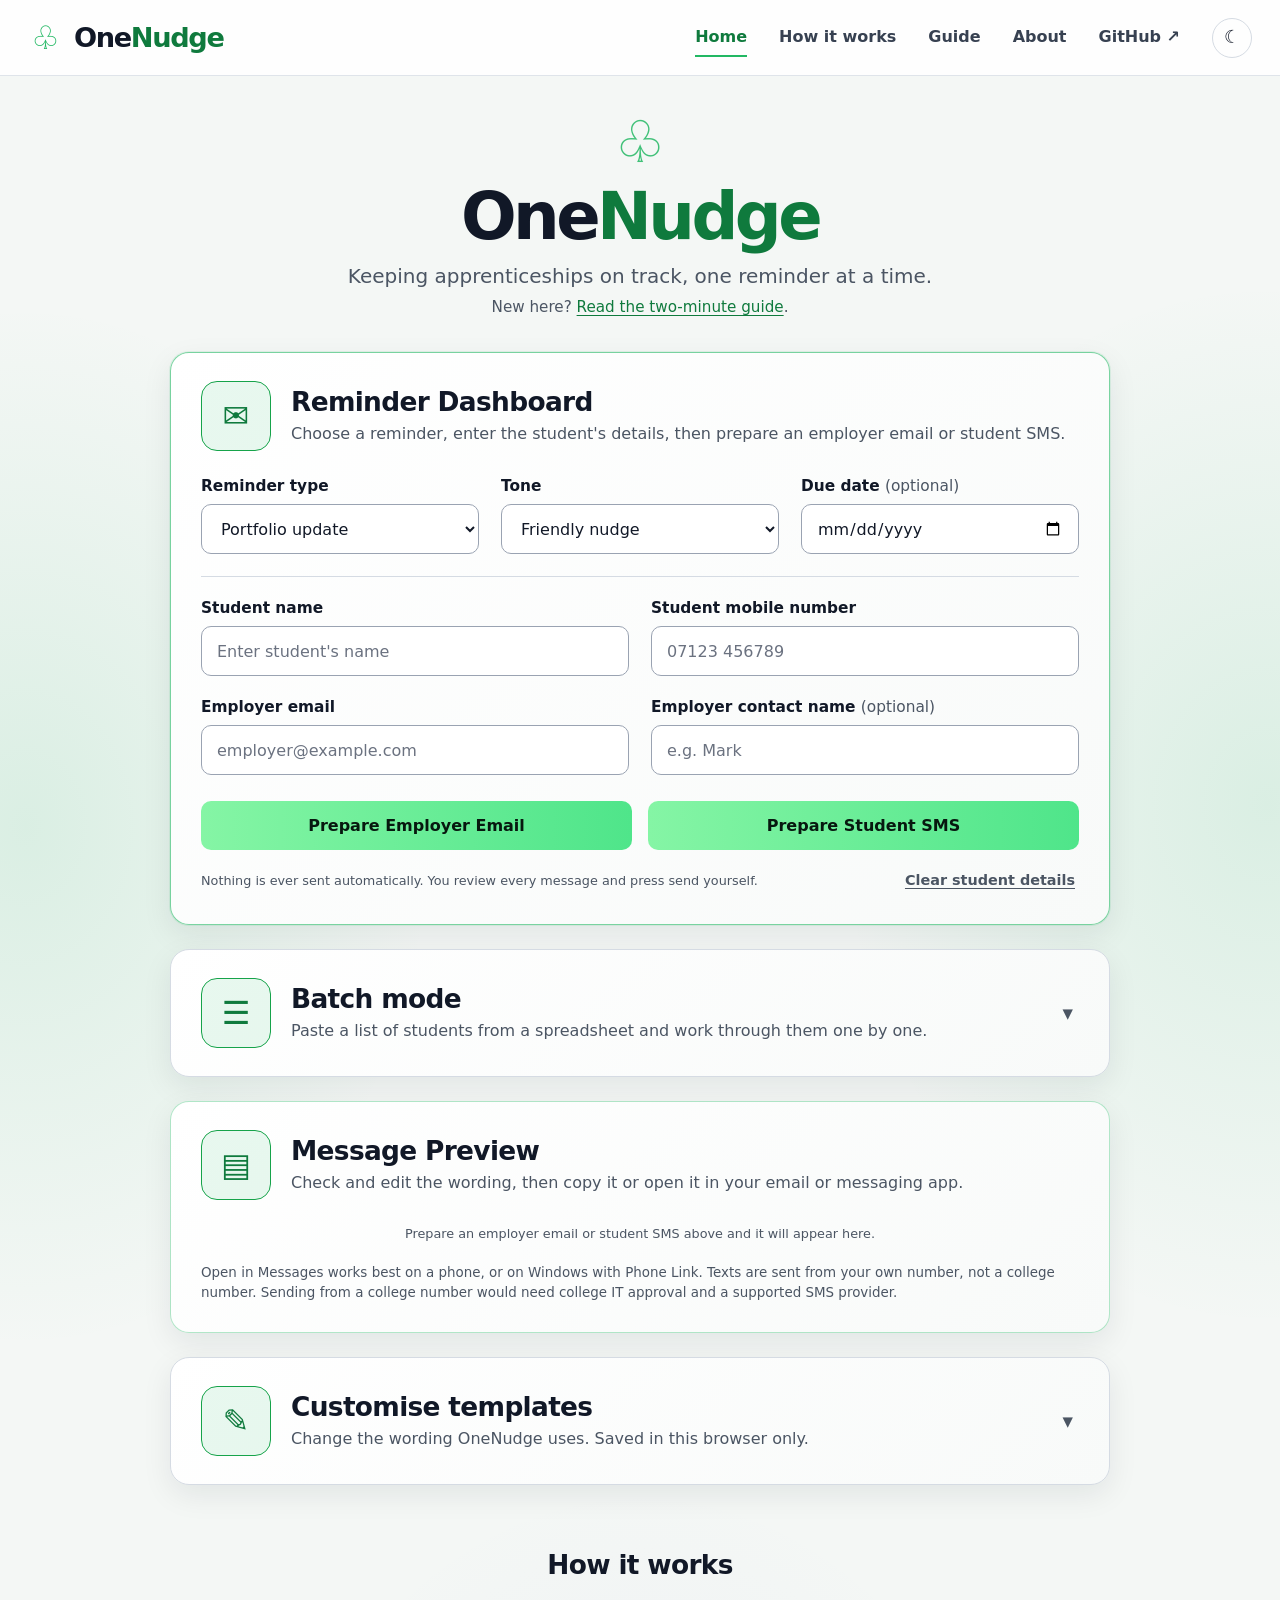
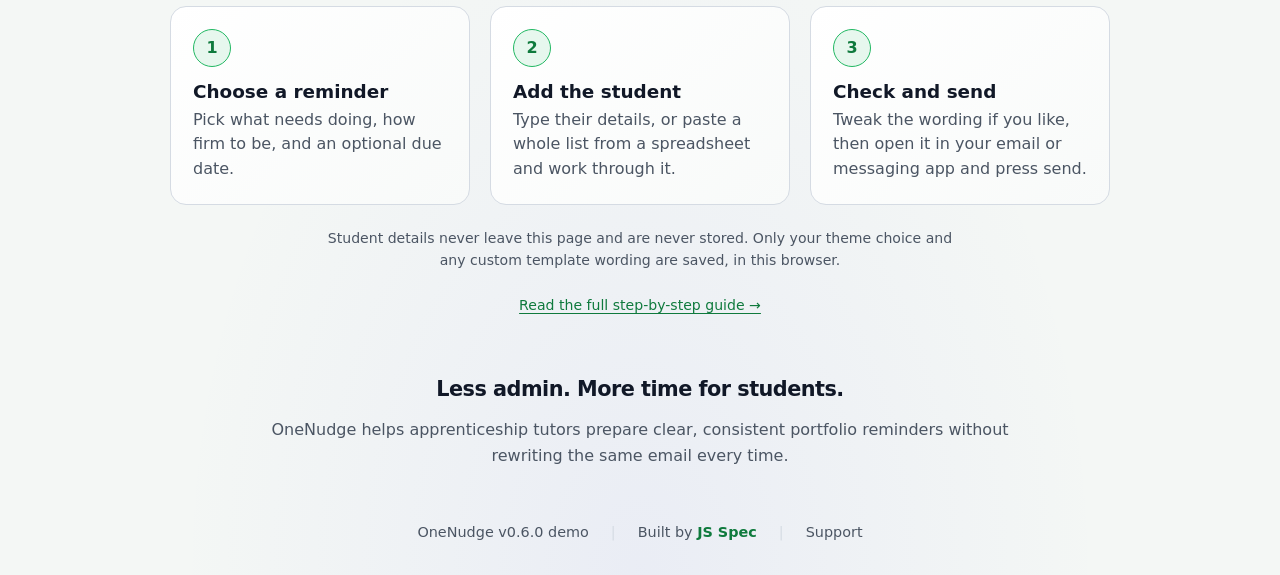
==== commit 871d06f9: "feat: add getting started guide for new users (v0.6.0) - New guide.html: before you start, sending a" ====
--- a/index.html
+++ b/index.html
@@ -42,6 +42,7 @@
     <nav aria-label="Main navigation">
       <a class="nav-link active" href="#home" aria-current="location">Home</a>
       <a class="nav-link" href="#how-it-works">How it works</a>
+      <a class="nav-link" href="guide.html">Guide</a>
       <a class="nav-link" href="#about">About</a>
       <a class="nav-link" href="https://github.com/Jessplayz2021/OneNudge" target="_blank" rel="noopener noreferrer">GitHub ↗</a>
       <button type="button" class="theme-toggle" id="themeToggle" aria-label="Switch to light mode" title="Switch to light mode"><span id="themeIcon" aria-hidden="true">☀&#xFE0E;</span></button>
@@ -53,6 +54,7 @@
       <div class="hero-icon" aria-hidden="true">♧</div>
       <h1 id="hero-title">One<span class="accent">Nudge</span></h1>
       <p>Keeping apprenticeships on track, one reminder at a time.</p>
+      <p class="dashboard-hint">New here? <a href="guide.html">Read the two-minute guide</a>.</p>
     </section>
 
     <div class="dashboard">
@@ -270,11 +272,12 @@
         <li><h3>Check and send</h3><p>Tweak the wording if you like, then open it in your email or messaging app and press send.</p></li>
       </ol>
       <p class="privacy-note">Student details never leave this page and are never stored. Only your theme choice and any custom template wording are saved, in this browser.</p>
+      <p class="privacy-note"><a class="inline-link" href="guide.html">Read the full step-by-step guide →</a></p>
     </section>
 
     <section class="about" id="about"><h2>Less admin. More time for students.</h2><p>OneNudge helps apprenticeship tutors prepare clear, consistent portfolio reminders without rewriting the same email every time.</p></section>
   </main>
 
-  <footer><span>OneNudge v0.5.0 demo</span><span class="footer-divider" aria-hidden="true">|</span><span>Built by <a href="https://jsspec.uk" target="_blank" rel="noopener noreferrer">JS Spec</a></span><span class="footer-divider" aria-hidden="true">|</span><a class="footer-quiet" href="support.html">Support</a></footer>
+  <footer><span>OneNudge v0.6.0 demo</span><span class="footer-divider" aria-hidden="true">|</span><span>Built by <a href="https://jsspec.uk" target="_blank" rel="noopener noreferrer">JS Spec</a></span><span class="footer-divider" aria-hidden="true">|</span><a class="footer-quiet" href="support.html">Support</a></footer>
 </body>
 </html>
--- a/style.css
+++ b/style.css
@@ -238,6 +238,40 @@
 .support-quiet a { color: var(--accent-text); text-decoration: underline; text-underline-offset: 3px; }
 @media (max-width: 650px) { .support-quiet { padding: 4px 8px 0; } }
 
+/* ---------- Guide page ---------- */
+nav.toc { display: block; }
+.toc h2 { font-size: 1.1rem; margin-bottom: 10px; }
+.toc ol { margin: 0; padding-left: 1.3em; display: grid; gap: 6px; }
+.toc a, .guide-section a:not(.secondary-button) { color: var(--accent-text); text-decoration: underline; text-underline-offset: 3px; text-decoration-color: color-mix(in srgb, var(--accent) 45%, transparent); }
+.toc a:hover, .guide-section a:not(.secondary-button):hover { text-decoration-color: currentColor; }
+.guide-section { scroll-margin-top: 16px; }
+.guide-section h2 { margin-bottom: 12px; }
+.guide-points { margin: 16px 0 0; padding-left: 1.2em; display: grid; gap: 10px; color: var(--muted); line-height: 1.6; }
+.guide-points strong { color: var(--text); }
+.guide-steps { list-style: none; counter-reset: guide-step; margin: 18px 0 0; padding: 0; display: grid; gap: 20px; }
+.guide-steps > li { counter-increment: guide-step; position: relative; padding-left: 50px; }
+.guide-steps > li::before { content: counter(guide-step); position: absolute; left: 0; top: -2px; display: grid; place-items: center; width: 34px; height: 34px; border-radius: 50%; background: var(--accent-soft); border: 1px solid var(--accent); color: var(--accent-text); font-weight: 800; }
+.guide-steps h3 { margin: 4px 0 6px; font-size: 1.05rem; }
+.guide-steps p { margin: 0; color: var(--muted); line-height: 1.65; }
+.guide-steps p + .table-wrap, .guide-steps p + p { margin-top: 10px; }
+.guide-steps strong { color: var(--text); }
+.guide-note { margin: 18px 0 0; padding: 12px 14px; border-left: 3px solid var(--accent); border-radius: 0 8px 8px 0; background: var(--accent-soft); color: var(--muted); font-size: .9rem; line-height: 1.55; }
+.table-wrap { overflow-x: auto; }
+.guide-table { width: 100%; border-collapse: collapse; font-size: .9rem; }
+.guide-table th, .guide-table td { padding: 10px 12px; border-bottom: 1px solid var(--line); text-align: left; vertical-align: top; line-height: 1.45; }
+.guide-table thead th { color: var(--muted); font-size: .78rem; letter-spacing: .06em; text-transform: uppercase; }
+.guide-table tbody th { font-weight: 650; white-space: nowrap; }
+.guide-table .muted-cell { color: var(--placeholder); }
+code { padding: 1px 6px; border-radius: 6px; background: var(--surface-2); border: 1px solid var(--line); color: var(--accent-text); font: 600 .85em ui-monospace, "Cascadia Code", Consolas, monospace; }
+.guide-cta { margin-top: 6px; text-decoration: none !important; }
+.dashboard-hint { margin: 10px 0 0; color: var(--muted); font-size: .95rem; }
+.dashboard-hint a, .inline-link { color: var(--accent-text); text-decoration: underline; text-underline-offset: 3px; }
+.hero .dashboard-hint { margin-top: 10px; font-size: .95rem; }
+@media (max-width: 650px) {
+  .guide-steps > li { padding-left: 44px; }
+  .guide-table tbody th { white-space: normal; }
+}
+
 /* ---------- Small screens ---------- */
 @media (max-width: 760px) {
   .options, .steps { grid-template-columns: 1fr; }
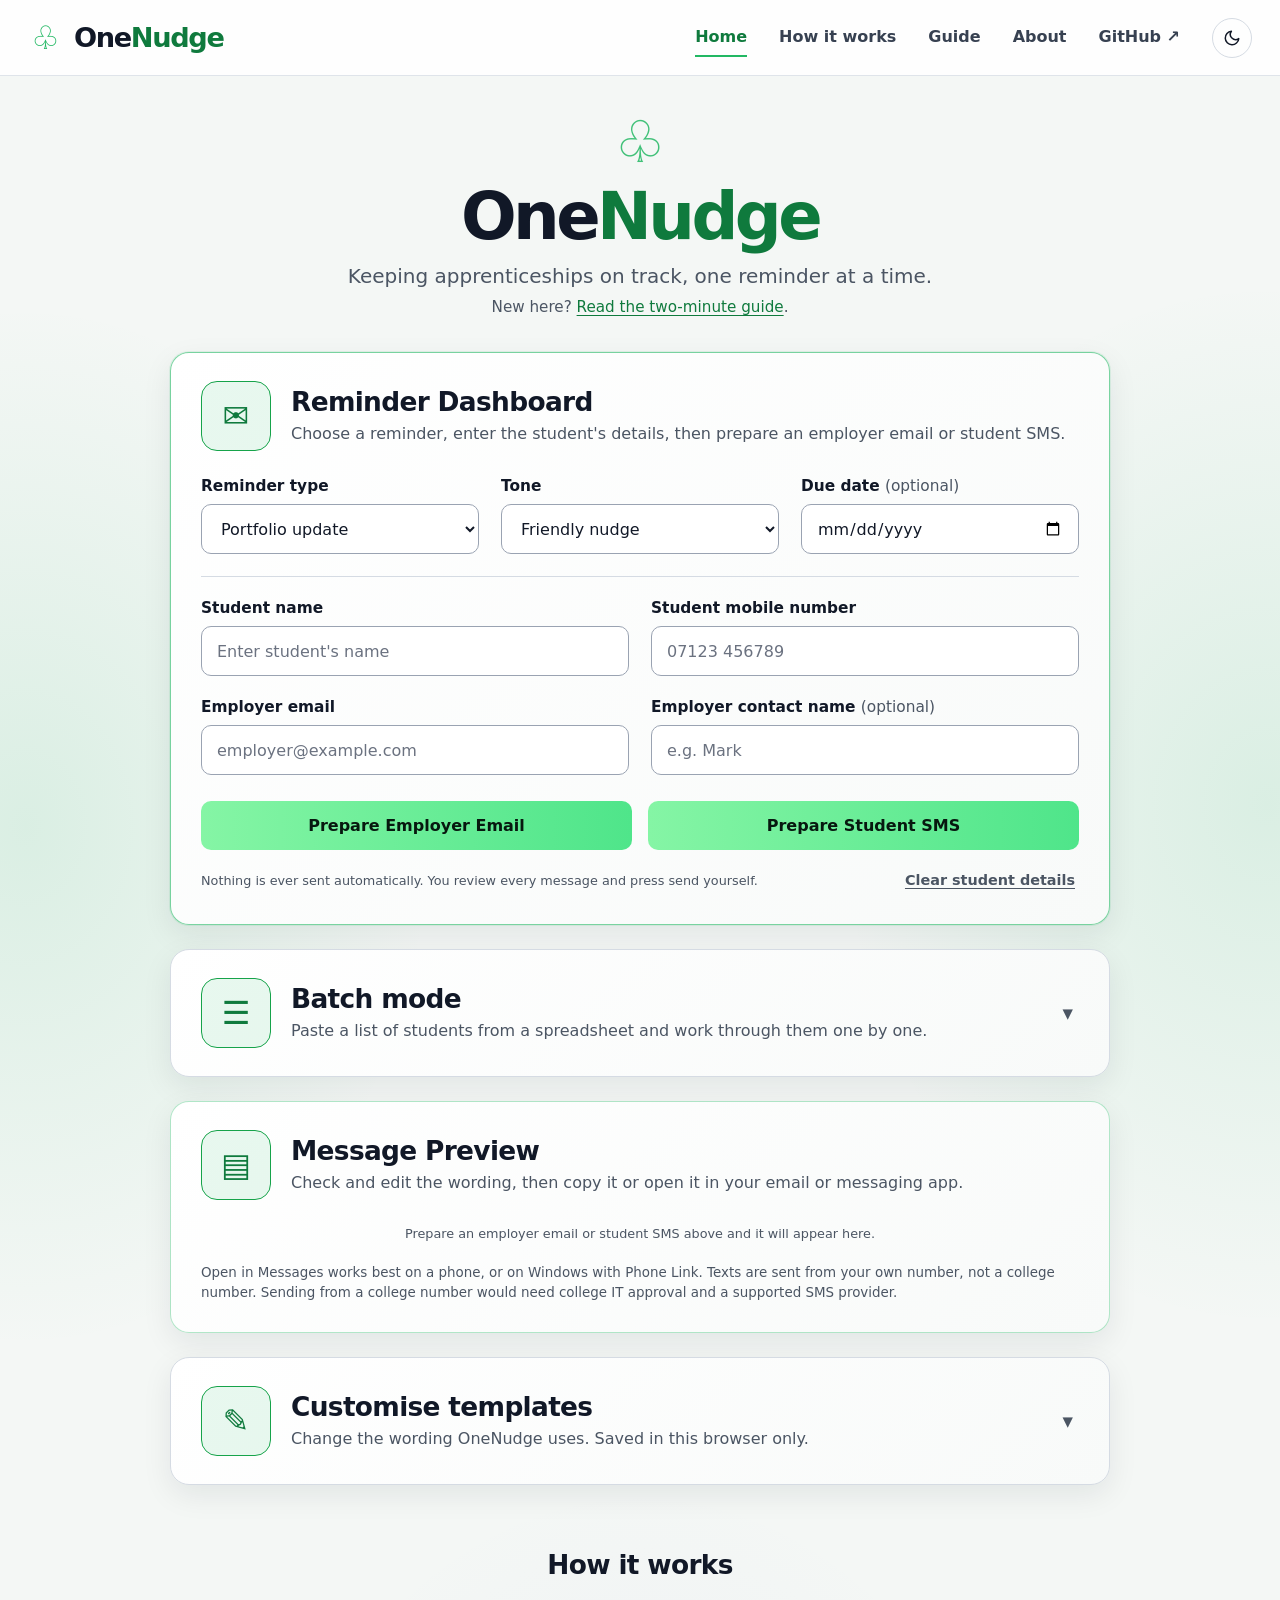
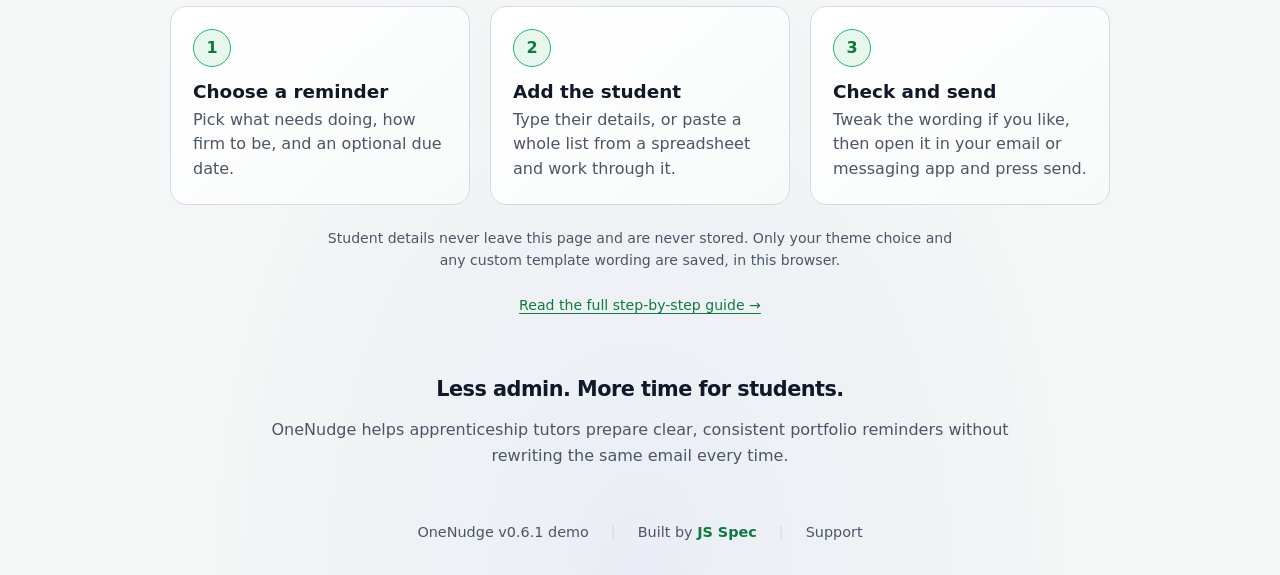
==== commit ef2462ca: "fix: centre theme toggle icon and align date input on iPhone (v0.6.1) - Replace the text sun/moon gl" ====
--- a/index.html
+++ b/index.html
@@ -45,7 +45,10 @@
       <a class="nav-link" href="guide.html">Guide</a>
       <a class="nav-link" href="#about">About</a>
       <a class="nav-link" href="https://github.com/Jessplayz2021/OneNudge" target="_blank" rel="noopener noreferrer">GitHub ↗</a>
-      <button type="button" class="theme-toggle" id="themeToggle" aria-label="Switch to light mode" title="Switch to light mode"><span id="themeIcon" aria-hidden="true">☀&#xFE0E;</span></button>
+      <button type="button" class="theme-toggle" id="themeToggle" aria-label="Switch to light mode" title="Switch to light mode">
+        <svg class="icon-sun" viewBox="0 0 24 24" aria-hidden="true" focusable="false"><circle cx="12" cy="12" r="4"/><path d="M12 2v2M12 20v2M4.93 4.93l1.41 1.41M17.66 17.66l1.41 1.41M2 12h2M20 12h2M4.93 19.07l1.41-1.41M17.66 6.34l1.41-1.41"/></svg>
+        <svg class="icon-moon" viewBox="0 0 24 24" aria-hidden="true" focusable="false"><path d="M21 12.79A9 9 0 1 1 11.21 3 7 7 0 0 0 21 12.79z"/></svg>
+      </button>
     </nav>
   </header>
 
@@ -278,6 +281,6 @@
     <section class="about" id="about"><h2>Less admin. More time for students.</h2><p>OneNudge helps apprenticeship tutors prepare clear, consistent portfolio reminders without rewriting the same email every time.</p></section>
   </main>
 
-  <footer><span>OneNudge v0.6.0 demo</span><span class="footer-divider" aria-hidden="true">|</span><span>Built by <a href="https://jsspec.uk" target="_blank" rel="noopener noreferrer">JS Spec</a></span><span class="footer-divider" aria-hidden="true">|</span><a class="footer-quiet" href="support.html">Support</a></footer>
+  <footer><span>OneNudge v0.6.1 demo</span><span class="footer-divider" aria-hidden="true">|</span><span>Built by <a href="https://jsspec.uk" target="_blank" rel="noopener noreferrer">JS Spec</a></span><span class="footer-divider" aria-hidden="true">|</span><a class="footer-quiet" href="support.html">Support</a></footer>
 </body>
 </html>
--- a/style.css
+++ b/style.css
@@ -105,8 +105,11 @@
 nav { display: flex; align-items: center; flex-wrap: wrap; gap: clamp(14px, 3vw, 32px); }
 .nav-link { color: var(--nav-text); font-weight: 600; padding: 9px 0; border-bottom: 2px solid transparent; transition: color .2s, border-color .2s; }
 .nav-link:hover, .nav-link:focus-visible, .nav-link.active { color: var(--accent-text); border-color: var(--accent); }
-.theme-toggle { display: grid; place-items: center; width: 40px; height: 40px; border: 1px solid var(--line); border-radius: 50%; background: transparent; color: var(--text); font-size: 1.1rem; cursor: pointer; transition: border-color .2s, background .2s; }
+.theme-toggle { display: grid; place-items: center; flex-shrink: 0; width: 40px; height: 40px; padding: 0; line-height: 0; border: 1px solid var(--line); border-radius: 50%; background: transparent; color: var(--text); cursor: pointer; transition: border-color .2s, background .2s; -webkit-appearance: none; appearance: none; }
 .theme-toggle:hover { border-color: var(--accent); background: var(--accent-soft); }
+.theme-toggle svg { display: block; width: 18px; height: 18px; fill: none; stroke: currentColor; stroke-width: 2; stroke-linecap: round; stroke-linejoin: round; }
+.theme-toggle .icon-moon, .theme-toggle[data-current="light"] .icon-sun { display: none; }
+.theme-toggle[data-current="light"] .icon-moon { display: block; }
 
 /* ---------- Hero ---------- */
 main { padding: 32px 22px 10px; }
@@ -144,6 +147,12 @@
 .optional { color: var(--muted); font-weight: 500; }
 input, select, textarea { width: 100%; min-height: 50px; padding: 13px 15px; border-radius: 10px; background: var(--surface-2); border: 1px solid var(--input-border); color: var(--text); font: inherit; transition: border-color .2s, box-shadow .2s; }
 textarea { resize: vertical; line-height: 1.6; }
+/* iOS Safari draws date inputs its own way (shorter, centred text, collapses when empty).
+   This only applies on iOS, so other browsers keep their normal date picker styling. */
+@supports (-webkit-touch-callout: none) {
+  input[type="date"] { -webkit-appearance: none; appearance: none; display: block; height: 50px; line-height: 22px; text-align: left; }
+  input[type="date"]::-webkit-date-and-time-value { text-align: left; margin: 0; min-height: 22px; }
+}
 select { cursor: pointer; }
 input::placeholder, textarea::placeholder { color: var(--placeholder); }
 input:focus, select:focus, textarea:focus { border-color: var(--accent); outline: 2px solid var(--accent); outline-offset: 1px; box-shadow: 0 0 0 4px var(--accent-soft); }
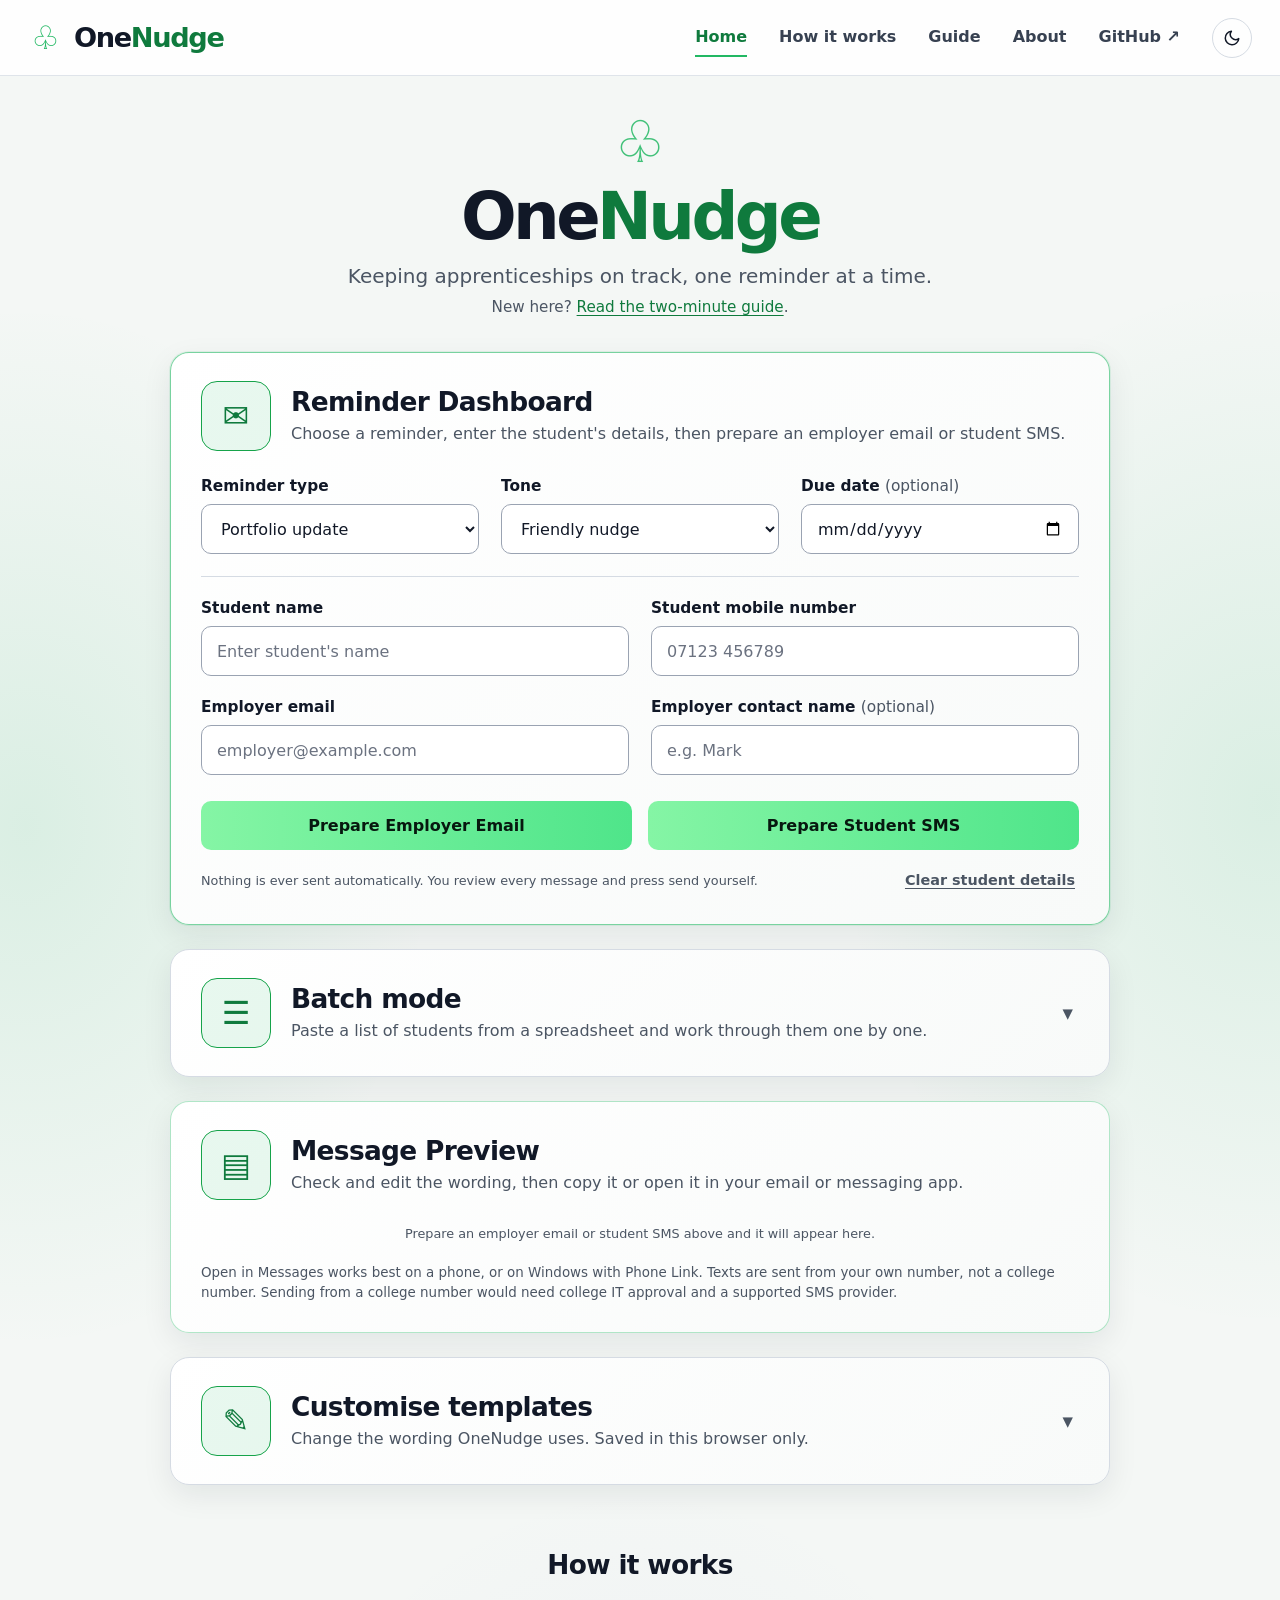
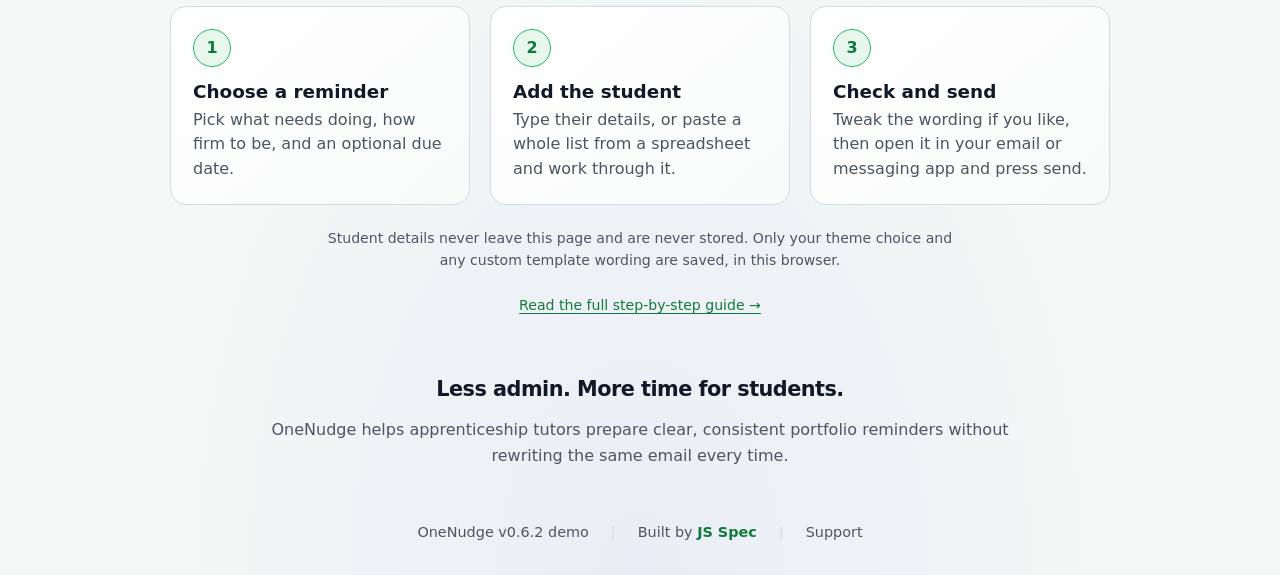
==== commit 39814160: "fix: pin theme toggle icon to the exact centre on iOS (v0.6.2) iOS Safari doesn't reliably centre co" ====
--- a/index.html
+++ b/index.html
@@ -281,6 +281,6 @@
     <section class="about" id="about"><h2>Less admin. More time for students.</h2><p>OneNudge helps apprenticeship tutors prepare clear, consistent portfolio reminders without rewriting the same email every time.</p></section>
   </main>
 
-  <footer><span>OneNudge v0.6.1 demo</span><span class="footer-divider" aria-hidden="true">|</span><span>Built by <a href="https://jsspec.uk" target="_blank" rel="noopener noreferrer">JS Spec</a></span><span class="footer-divider" aria-hidden="true">|</span><a class="footer-quiet" href="support.html">Support</a></footer>
+  <footer><span>OneNudge v0.6.2 demo</span><span class="footer-divider" aria-hidden="true">|</span><span>Built by <a href="https://jsspec.uk" target="_blank" rel="noopener noreferrer">JS Spec</a></span><span class="footer-divider" aria-hidden="true">|</span><a class="footer-quiet" href="support.html">Support</a></footer>
 </body>
 </html>
--- a/style.css
+++ b/style.css
@@ -105,9 +105,10 @@
 nav { display: flex; align-items: center; flex-wrap: wrap; gap: clamp(14px, 3vw, 32px); }
 .nav-link { color: var(--nav-text); font-weight: 600; padding: 9px 0; border-bottom: 2px solid transparent; transition: color .2s, border-color .2s; }
 .nav-link:hover, .nav-link:focus-visible, .nav-link.active { color: var(--accent-text); border-color: var(--accent); }
-.theme-toggle { display: grid; place-items: center; flex-shrink: 0; width: 40px; height: 40px; padding: 0; line-height: 0; border: 1px solid var(--line); border-radius: 50%; background: transparent; color: var(--text); cursor: pointer; transition: border-color .2s, background .2s; -webkit-appearance: none; appearance: none; }
+.theme-toggle { position: relative; display: block; flex-shrink: 0; width: 40px; height: 40px; margin: 0; padding: 0; line-height: 0; border: 1px solid var(--line); border-radius: 50%; background: transparent; color: var(--text); cursor: pointer; transition: border-color .2s, background .2s; -webkit-appearance: none; appearance: none; }
 .theme-toggle:hover { border-color: var(--accent); background: var(--accent-soft); }
-.theme-toggle svg { display: block; width: 18px; height: 18px; fill: none; stroke: currentColor; stroke-width: 2; stroke-linecap: round; stroke-linejoin: round; }
+/* Pinned to the exact centre: iOS Safari doesn't reliably centre content inside a <button> with grid/flex. */
+.theme-toggle svg { position: absolute; top: 50%; left: 50%; transform: translate(-50%, -50%); display: block; width: 18px; height: 18px; margin: 0; fill: none; stroke: currentColor; stroke-width: 2; stroke-linecap: round; stroke-linejoin: round; }
 .theme-toggle .icon-moon, .theme-toggle[data-current="light"] .icon-sun { display: none; }
 .theme-toggle[data-current="light"] .icon-moon { display: block; }
 
